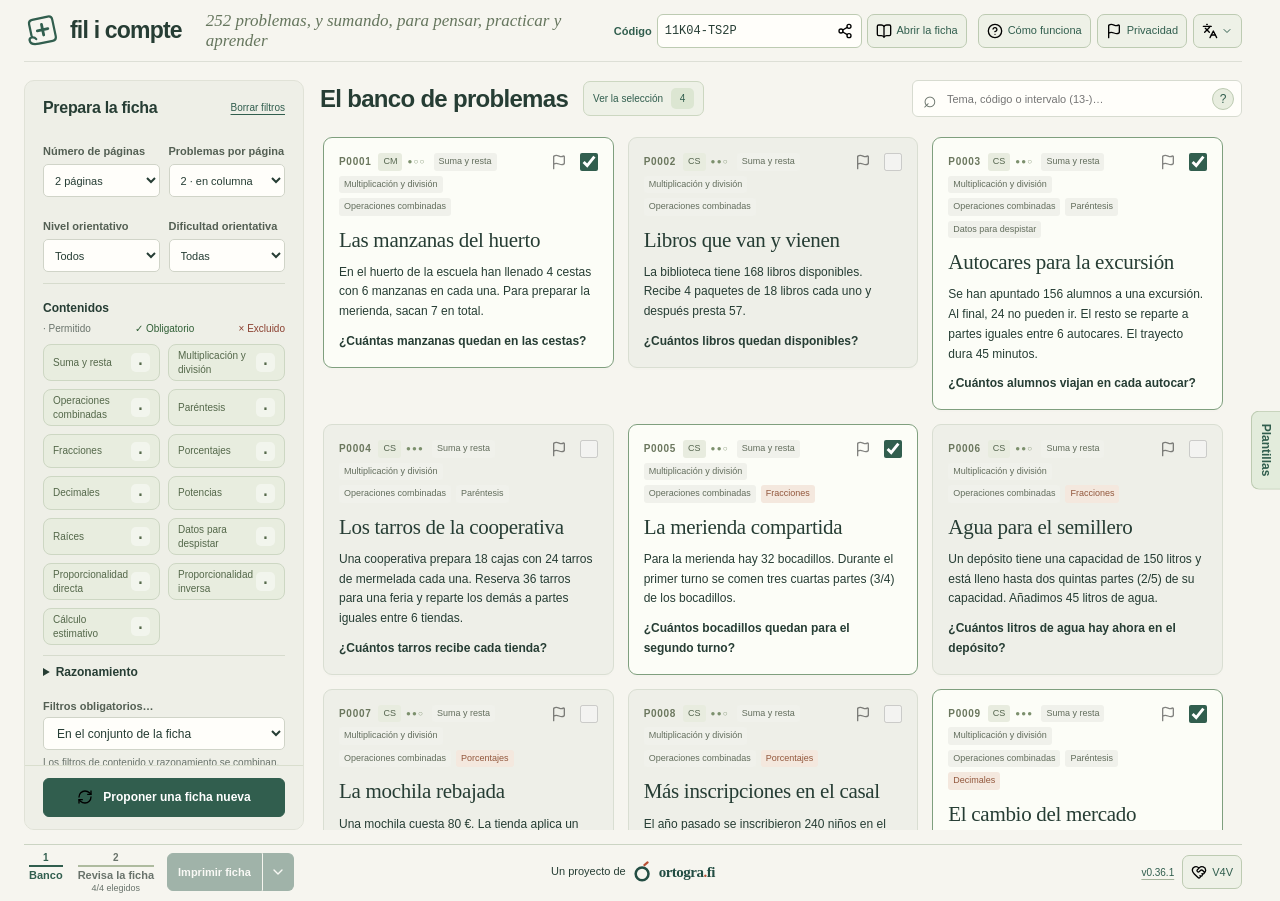
==== es/index.html @ dc571daa "Align help and privacy dialogs and streamline code controls" ====
<!-- Generat amb node tools/build-ui.cjs. Editeu index.html i i18n/es-page.json. -->
<!doctype html>
<html lang="es">
<head>
  <meta charset="utf-8"><meta name="viewport" content="width=device-width,initial-scale=1">
  <title>Fil i compte · Banco de problemas</title>
  <meta name="description" content="Elige problemas de matemáticas, configura las páginas de la ficha e imprime solucionarios con estrategias visuales.">
  <link rel="icon" type="image/svg+xml" sizes="any" href="../assets/brand/favicon.svg">
  <link rel="stylesheet" href="../styles.css">
  <script defer src="../catalog-data-es.js"></script><script defer src="../i18n.js"></script><script defer src="../core.js"></script><script defer src="../lot-code.js"></script><script defer src="../releases.js"></script><script defer src="../i18n/es-releases.js"></script><script defer src="../analytics.js"></script><script defer src="../privacy-help.js"></script><script defer src="../app.js"></script>
</head>
<body>
  <a class="skip" href="#catalogue">Saltar al banco de problemas</a>
  <div class="app-shell">
    <header class="masthead"><a class="brand" href="./index.html"><img class="brand-mark" src="../assets/brand/fil-i-compte.svg" width="36" height="36" alt=""><span>fil i compte</span></a><span class="edition" id="catalogue-motto"></span><div class="masthead-actions"><form id="lot-form" class="code-form"><label for="lot-input">Código</label><div class="code-input-wrap"><input id="lot-input" maxlength="400" spellcheck="false" autocapitalize="characters" autocomplete="off" placeholder="Pega un código" aria-describedby="code-status"><button class="code-copy" type="button" id="lot-copy" aria-label="Copiar el código actual" title="Copiar el código actual"><img class="ui-icon" src="../assets/lucide/share-2.svg" alt="" width="16" height="16"></button></div><button class="footer-pill code-load" type="submit" aria-label="Abrir la ficha del código introducido" title="Abrir la ficha del código introducido"><img class="ui-icon" src="../assets/lucide/book-open.svg" alt="" width="16" height="16"><span>Abrir la ficha</span></button><span id="code-status" role="status"></span></form><button class="footer-pill" aria-label="Cómo funciona" id="help-toggle" aria-haspopup="dialog" aria-controls="help-dialog"><img class="ui-icon" src="../assets/lucide/circle-question-mark.svg" alt="" width="16" height="16"> <span class="help-label">Cómo funciona</span></button><button type="button" class="footer-pill" id="privacy-open" aria-label="Privacidad y avisos" aria-haspopup="dialog" aria-controls="privacy-dialog" title="Privacidad y avisos"><img class="ui-icon" src="../assets/lucide/flag.svg" alt="" width="16" height="16"><span class="privacy-label">Privacidad</span></button><button class="footer-pill language-toggle" id="language-toggle" type="button" popovertarget="language-menu" aria-label="Idioma" title="Idioma" aria-controls="language-menu"><img class="ui-icon" src="../assets/lucide/languages.svg" alt="" width="16" height="16"><svg class="language-chevron" width="12" height="12" viewBox="0 0 24 24" fill="none" stroke="currentColor" stroke-width="2" stroke-linecap="round" stroke-linejoin="round" aria-hidden="true"><path d="m6 9 6 6 6-6"/></svg></button></div></header>
    <div class="step-viewport"><div class="step-track">
    <main class="workspace" id="bank-step">
      <aside class="filters" aria-labelledby="filter-title"><div class="panel-heading"><h2 id="filter-title">Prepara la ficha</h2><button id="reset" class="text-button">Borrar filtros</button></div>
        <div id="filter-options" class="filter-scroll" role="region" aria-label="Opciones de configuración" tabindex="0"><div class="two-fields"><div class="field"><label for="page-count">Número de páginas</label><select id="page-count"><option value="1">1 página</option><option value="2" selected>2 páginas</option><option value="4">4 páginas</option><option value="6">6 páginas</option></select></div><div class="field"><label for="per-page">Problemas por página</label><select id="per-page"><option value="2">2 · en columna</option><option value="3">3 · en columna</option><option value="4">4 · 2 × 2</option></select></div></div>
        <div class="two-fields"><div class="field"><label for="level">Nivel orientativo</label><select id="level" aria-describedby="orientation-instructions" title="Incluye combinaciones equivalentes de nivel y dificultad."><option value="">Todos</option><option value="mitja">Ciclo medio</option><option value="superior">Ciclo superior</option><option value="eso">Inicio de ESO</option></select></div><div class="field"><label for="difficulty">Dificultad orientativa</label><select id="difficulty" aria-describedby="orientation-instructions" title="El nivel intermedio de ciclo superior equivale a reto de ciclo medio y a accesible de inicio de ESO."><option value="">Todas</option><option value="1">Accesible</option><option value="2">Intermedio</option><option value="3">Reto</option></select></div></div><p id="orientation-instructions" class="sr-only">El nivel y la dificultad se interpretan juntos e incluyen combinaciones equivalentes entre ciclos. Por ejemplo, ciclo superior intermedio incluye ciclo medio reto e inicio de ESO accesible.</p>
        <div class="filter-divider"></div><h3>Contenidos</h3><p class="filter-key"><span>· Permitido</span><span>✓ Obligatorio</span><span>× Excluido</span></p><p id="feature-instructions" class="sr-only">Pulsa para pasar de permitido a obligatorio, de obligatorio a excluido y de excluido a permitido. También puedes usar las flechas izquierda y derecha.</p><div id="feature-filters" class="feature-grid" role="group" aria-label="Filtros de contenido"></div>
        <details class="reasoning-section"><summary id="reasoning-title">Razonamiento<span id="reasoning-count"></span></summary><div id="reasoning-filters" class="feature-grid" role="group" aria-labelledby="reasoning-title"></div></details>
        <span id="feature-status" class="sr-only" role="status" aria-live="polite"></span>
        <div class="field scope-field"><label for="scope">Filtros obligatorios…</label><select id="scope"><option value="sheet">En el conjunto de la ficha</option><option value="each">En cada problema</option></select><p class="hint">Los filtros de contenido y razonamiento se combinan. Las exclusiones se aplican a toda la ficha.</p></div>
        </div><div class="filter-actions"><button class="primary compose-button" id="compose"><img class="ui-icon" src="../assets/lucide/refresh-cw.svg" alt="" width="16" height="16"> Proponer una ficha nueva</button><p id="bank-feedback" role="status"></p></div>
      </aside>
      <section class="catalogue" id="catalogue" aria-labelledby="catalogue-title">
        <div class="catalogue-heading"><div class="catalogue-title-group"><h1 id="catalogue-title" tabindex="-1">El banco de problemas</h1><button id="selection-toggle" class="selection-toggle" popovertarget="selection-popover" aria-haspopup="dialog"><span class="selection-toggle-label"><span class="selection-toggle-prefix">Ver la </span><span class="selection-toggle-noun">selección</span></span><span id="selection-badge" class="selection-badge">4</span></button></div><div class="search"><label class="sr-only" for="search">Buscar en el banco</label><span aria-hidden="true">⌕</span><input type="search" id="search" maxlength="200" placeholder="Tema, código o intervalo (13-)…" aria-describedby="search-instructions"><button id="search-help-toggle" class="search-help-toggle" popovertarget="search-help" aria-label="Cómo buscar por código o intervalo" title="Cómo buscar por código o intervalo">?</button><span id="search-instructions" class="sr-only">Busca por texto o filtra por códigos como en los intervalos de impresión (-4, 5-7,9-10 o 13-). Los códigos e intervalos también limitan la propuesta automática.</span><span id="search-status" class="sr-only" role="status" aria-live="polite"></span></div></div>
        <div class="catalogue-scroll" id="catalogue-scroll" role="region" aria-label="Problemas disponibles" tabindex="0"><div class="cards" id="cards"></div><div id="empty" class="empty" hidden><span aria-hidden="true">∅</span><h2>Todavía no tenemos esta combinación.</h2><p>Amplía los filtros para encontrar más problemas del catálogo.</p></div></div>
      </section>
    </main>
    <section id="preview" class="preview" inert aria-hidden="true" aria-labelledby="preview-title">
      <aside class="filters preview-sidebar" aria-label="Configuración de la ficha">
        <div class="panel-heading"><h2 id="preview-title" tabindex="-1">Revisa la ficha</h2></div>
        <div class="filter-scroll" tabindex="0" role="region" aria-label="Opciones de la ficha">
          <div class="field"><label for="sheet-title">Título (opcional)</label><input id="sheet-title" maxlength="65" value="Problemas para pensar" placeholder="Sin título"></div>
          <div class="field"><label for="work-pattern">Zona de trabajo</label><select id="work-pattern"><option value="dots">Punteada</option><option value="grid">Cuadrícula de 6 mm</option><option value="lines">Líneas suaves</option><option value="blank">En blanco</option></select></div>
          <label class="brand-option"><input id="show-brand" type="checkbox" checked> Incluir «fil i compte»</label>
          <label class="brand-option"><input id="repeat-header" type="checkbox"> Repetir el encabezado en cada página</label>
          <div class="field"><label for="sheet-group">Grupo (opcional)</label><input id="sheet-group" maxlength="30" placeholder="Por ejemplo, 6.º A"></div>
          <h3>Documento</h3><div class="view-tabs" role="group" aria-label="Vista previa"><button id="view-exercises" aria-pressed="true">Ejercicios</button><button id="view-solutions" aria-pressed="false">Solucionario</button></div>
          <p class="hint">Puedes cambiar el orden de los problemas con las flechas de la vista previa.</p>
          <p id="order-status" class="sr-only" role="status"></p>
          <p class="hint answer-note" id="answer-note" hidden>Una posible solución. Los dibujos, esquemas y otros procedimientos correctos también son válidos.</p>
        </div>
      </aside>
      <div class="preview-viewer">
        <div id="preview-canvas" class="preview-canvas" role="region" aria-label="Vista de la ficha" tabindex="0"><div id="pages" class="pages"></div></div>
        <div class="viewer-controls" role="group" aria-label="Controles del visor">
          <button id="zoom-in" aria-label="Ampliar el documento" title="Ampliar"><img class="ui-icon" src="../assets/lucide/zoom-in.svg" alt="" width="16" height="16"></button>
          <output id="zoom-value" aria-live="polite">100 %</output>
          <button id="zoom-out" aria-label="Alejar el documento" title="Alejar"><img class="ui-icon" src="../assets/lucide/zoom-out.svg" alt="" width="16" height="16"></button>
          <button id="zoom-fit" aria-label="Ajustar las páginas" title="Ajustar las páginas"><img src="../assets/lucide/scan.svg" width="20" height="20" alt="" aria-hidden="true"></button>
        </div>
      </div>
    </section>
    </div></div>
    <button id="templates-open" class="templates-tab" aria-haspopup="dialog" aria-controls="lot-dialog">Plantillas</button>
    <footer class="selection-bar" aria-label="Navegación y acciones de la ficha">
      <div class="footer-navigation">
        <nav class="step-navigation" aria-label="Pasos de la ficha">
          <button id="close-preview" class="step-button" aria-current="step"><span class="step-number" aria-hidden="true">1</span><span>Banco</span></button>
          <div class="review-step"><button id="preview-button" class="step-button" aria-describedby="selection-status"><span class="step-number" aria-hidden="true">2</span><span>Revisa la ficha</span></button><p id="selection-status" class="selection-summary" role="status" aria-atomic="true"></p></div>
        </nav>
        <div class="footer-print" role="group" aria-label="Impresión y PDF">
          <button id="print-exercises" class="primary" disabled aria-label="Imprimir ficha / PDF" title="Imprimir ficha / PDF"><img class="ui-icon" src="../assets/lucide/printer.svg" alt="" width="16" height="16"><span>Imprimir ficha</span></button>
          <button id="print-options-toggle" class="primary" type="button" disabled popovertarget="print-options" aria-label="Más opciones de impresión" title="Más opciones de impresión"><svg class="ui-icon" width="16" height="16" viewBox="0 0 24 24" fill="none" stroke="currentColor" stroke-width="2" stroke-linecap="round" stroke-linejoin="round" aria-hidden="true"><path d="m6 9 6 6 6-6"/></svg></button>
        </div>
      </div>
      <p class="umbrella-project">Un proyecto de <a href="https://ortogra.fi/" class="umbrella-brand"><svg viewBox="0 0 48 48" fill="none" stroke-linecap="round" aria-hidden="true"><circle cx="22" cy="28" r="14" stroke="currentColor" stroke-width="5.5"/><path d="m27 9 7-6" stroke="var(--umbrella-accent)" stroke-width="4.5"/></svg><span>ortogra<span class="umbrella-dot">.</span>fi</span></a></p>
      <div class="footer-version footer-project"><button id="version-history" class="version-button" aria-haspopup="dialog" aria-controls="history-dialog" aria-label="Historial de versiones">Historial de versiones</button><button id="v4v-open" class="footer-pill" aria-haspopup="dialog" aria-controls="v4v-dialog" aria-label="Sobre el proyecto · V4V"><img class="ui-icon" src="../assets/lucide/heart-handshake.svg" alt="" width="16" height="16"> V4V</button></div>
    </footer>
  </div>
  <nav id="language-menu" class="selection-popover language-menu" popover aria-label="Idioma"><a href="../" hreflang="ca" lang="ca">Català</a><a href="./" hreflang="es" lang="es" aria-current="page">Castellano</a></nav>
  <div id="print-options" class="selection-popover print-options" popover role="group" aria-label="Más opciones de impresión"><button id="print-solutions" type="button" disabled autofocus>Imprimir solucionario</button></div>
  <div id="search-help" class="selection-popover search-help-popover" popover role="dialog" aria-labelledby="search-help-title">
    <header class="selection-popover-heading"><h2 id="search-help-title">Buscar por código o intervalo</h2><button class="selection-close" popovertarget="search-help" popovertargetaction="hide" aria-label="Cerrar la ayuda de búsqueda" autofocus><img class="ui-icon" src="../assets/lucide/x.svg" alt="" width="16" height="16"></button></header>
    <div class="search-help-content"><p>Funcionan como los intervalos de impresión. Pulsa un ejemplo.</p><dl><dt><button data-search-example="-4">-4</button></dt><dd>Del P0001 al P0004.</dd><dt><button data-search-example="5-7,9-10">5-7,9-10</button></dt><dd>Del 5 al 7 y del 9 al 10.</dd><dt><button data-search-example="13-">13-</button></dt><dd>Del P0013 al último.</dd><dt><button data-search-example="P0013">P0013</button></dt><dd>Solo este problema.</dd></dl><p>Puedes escribir los códigos con o sin la P. Los extremos están incluidos.</p><p><strong>Los códigos e intervalos también limitan la propuesta automática.</strong> El texto solo busca en el banco.</p><p id="search-error" class="search-error" hidden></p></div>
  </div>
  <div id="selection-popover" class="selection-popover" popover role="dialog" aria-labelledby="selection-title">
    <header class="selection-popover-heading"><div><h2 id="selection-title">Tu selección</h2><p id="selection-total"></p></div><button id="close-selection" class="selection-close" popovertarget="selection-popover" popovertargetaction="hide" aria-label="Cerrar la selección" autofocus><img class="ui-icon" src="../assets/lucide/x.svg" alt="" width="16" height="16"></button></header>
    <ol id="selection-list" class="selection-list"></ol><p id="selection-empty" class="selection-empty" hidden>Todavía no has elegido ningún problema.</p>
  </div>
  <dialog id="help-dialog" class="history-dialog guide-dialog" aria-labelledby="help-title">
    <header class="history-heading"><div><p class="history-eyebrow">fil i compte</p><h2 id="help-title">Cómo funciona</h2></div><button id="close-help" class="history-close" aria-label="Cerrar la ayuda" autofocus><img class="ui-icon" src="../assets/lucide/x.svg" alt="" width="16" height="16"></button></header>
    <div class="history-scroll help-content" tabindex="0" role="region" aria-label="Seleccionar y filtrar">
      <section class="help-section" aria-labelledby="help-select-title"><h3 id="help-select-title"><span class="help-step" aria-hidden="true">1</span> Elige los problemas</h3><p>Marca las casillas o pulsa «Proponer una ficha nueva».</p>
        <article class="help-example" id="help-example"><header><h4 id="help-example-title"></h4><label class="help-select-hint"><span>Marca aquí →</span><input type="checkbox" id="help-example-select" aria-label="Seleccionar el problema de ejemplo"></label></header><p id="help-example-statement"></p><p id="help-example-question" class="help-example-question"></p></article>
      </section>
      <section class="help-section" aria-labelledby="help-filter-title"><h3 id="help-filter-title"><span class="help-step" aria-hidden="true">2</span> Filtra los contenidos y el razonamiento</h3><p>Cada clic cambia el estado. Pruébalo.</p>
        <div id="help-filter-demo" class="help-filter-demo"><button type="button" id="help-filter" class="feature-chip" aria-describedby="help-filter-meaning"><span class="feature-name">Fracciones</span><span class="feature-state" aria-hidden="true">·</span></button><span id="help-demo-state" class="help-demo-state">Permitido</span><span class="help-demo-pointer" id="help-demo-pointer" aria-hidden="true"><span class="help-click-ring"></span><svg viewBox="0 0 24 26" width="24" height="26"><polygon points="3,2 3,18 8,14 12,23 16,21 12,13 20,12" fill="#fffefa" stroke="#315e4e" stroke-width="1.5" stroke-linejoin="round"/></svg></span></div>
        <div class="help-filter-meaning" id="help-filter-meaning"><p><strong>· Permitido</strong><span>Puede aparecer</span></p><p><strong>✓ Obligatorio</strong><span>Debe aparecer</span></p><p><strong>× Excluido</strong><span>No puede aparecer</span></p></div>
        <p class="help-scope">Los requisitos se pueden aplicar al conjunto de la ficha o a cada problema.</p>
      </section>
      <section class="help-section" aria-labelledby="help-orientation-title"><h3 id="help-orientation-title">Nivel y dificultad</h3><p>Son orientativos e incluyen combinaciones equivalentes. CM reto equivale a CS intermedio y a inicio de ESO accesible. CS reto equivale a inicio de ESO intermedio. Las exclusiones de contenidos se respetan siempre.</p></section>
      <section class="help-section" aria-labelledby="help-search-title"><h3 id="help-search-title">Busca y evita repetir</h3><p>En el buscador, escribe <strong>13-</strong> para ver del P0013 al último, <strong>-4</strong> para ver los cuatro primeros, o <strong>5-7,9-10</strong> para combinar intervalos. Los extremos están incluidos y puedes añadir la P a los códigos. Los intervalos también limitan la propuesta automática. El botón ? del buscador ofrece ejemplos que puedes aplicar con un clic.</p></section>
    </div>
  </dialog>
  <dialog id="history-dialog" class="history-dialog" aria-labelledby="history-title">
    <header class="history-heading">
      <div>
        <p class="history-eyebrow">fil i compte</p>
        <h2 id="history-title">Historial de versiones</h2>
        <a class="history-source" href="https://github.com/aaronFortuno/fil-i-compte/blob/main/CHANGELOG.md" target="_blank" rel="noopener noreferrer">Historial completo en GitHub <img class="ui-icon" src="../assets/lucide/arrow-up-right.svg" alt="" width="12" height="12"></a>
      </div>
      <button id="close-history" class="history-close" aria-label="Cerrar el historial" autofocus><img class="ui-icon" src="../assets/lucide/x.svg" alt="" width="16" height="16"></button>
    </header>
    <div class="history-scroll" tabindex="0" role="region" aria-label="Cambios de cada versión"><ol id="release-list" class="release-list"></ol></div>
  </dialog>
  <dialog id="lot-dialog" class="history-dialog templates-drawer" aria-labelledby="template-title">
    <header class="history-heading"><h2 id="template-title" tabindex="-1">Plantillas</h2><button id="lot-close" class="history-close" aria-label="Cerrar"><img class="ui-icon" src="../assets/lucide/x.svg" alt="" width="16" height="16"></button></header>
    <div class="history-scroll utility-content">
      <section class="utility-card" aria-labelledby="template-title">
        <p>Guarda la ficha con los ejercicios en orden, la pauta, el encabezado y los filtros. Las plantillas solo están disponibles en este navegador.</p>
        <form id="template-save" class="template-save">
          <label for="template-name">Nombre de la plantilla</label>
          <div class="template-save-row"><input id="template-name" maxlength="80" required placeholder="Por ejemplo, Cálculo de 5.º"><button class="primary" type="submit">Guardar</button></div>
        </form>
        <p id="template-incomplete" hidden>Completa la selección para guardarla como plantilla.</p>
        <p id="template-empty">Todavía no tienes ninguna plantilla guardada.</p>
        <ul id="template-list" class="template-list" aria-label="Plantillas guardadas"></ul>
      </section>
      <p id="lot-status" role="status"></p>
    </div>
  </dialog>
  <dialog id="v4v-dialog" class="history-dialog" aria-labelledby="v4v-title">
    <header class="history-heading"><h2 id="v4v-title">Sobre el proyecto</h2><button id="v4v-close" class="history-close" aria-label="Cerrar"><img class="ui-icon" src="../assets/lucide/x.svg" alt="" width="16" height="16"></button></header>
    <div class="history-scroll v4v-content">
      <section class="v4v-intro" aria-label="Apoyo al proyecto">
        <div class="v4v-intro-copy">
          <p>Fil i compte es un recurso gratuito para preparar fichas de matemáticas y sus solucionarios. Elige los problemas, ordénalos e imprímelos en una ficha a medida.</p>
          <p>El proyecto sigue la filosofía Value for Value. Si te resulta útil, puedes apoyarlo recomendándolo o haciendo una aportación voluntaria por Lightning.</p>
          <label for="v4v-address">Lightning Network</label>
          <div class="v4v-address-row"><input id="v4v-address" value="aptswim903@walletofsatoshi.com" readonly><button id="v4v-copy" aria-label="Copiar la dirección Lightning" title="Copiar la dirección Lightning"><img class="ui-icon" src="../assets/lucide/copy.svg" alt="" width="16" height="16"></button></div>
          <p id="v4v-status" role="status"></p>
        </div>
        <a class="v4v-qr" href="lightning:LNURL1DP68GURN8GHJ7AMPD3KX2AR0VEEKZAR0WD5XJTNRDAKJ7TNHV4KXCTTTDEHHWM30D3H82UNVWQHKZUR5WDMKJMFEXQESLJTDDS" aria-label="Abrir la cartera Lightning"><img src="../assets/v4v/lightning.svg" alt="Código QR para hacer una aportación voluntaria con Lightning" width="128" height="128"></a>
      </section>
      <div class="project-grid">
        <div>
          <section><h3>Sobre el autor · Aarón Fortuño</h3><div class="project-author"><img src="../assets/author/aaron-fortuno.png" width="128" height="128" alt="Aarón Fortuño" loading="lazy"><div><p>Soy docente y creo recursos educativos para el aula. En mi portafolio encontrarás Fil i compte y otros proyectos.</p><p><a href="https://aaronfortuno.github.io/portfolio/">Mi portafolio <img class="ui-icon" src="../assets/lucide/arrow-up-right.svg" alt="" width="16" height="16"></a></p></div></div></section>
        </div>
        <section class="project-credits"><h3>Repositorio</h3><p><a href="https://github.com/aaronFortuno/fil-i-compte">GitHub · Fil i compte <img class="ui-icon" src="../assets/lucide/arrow-up-right.svg" alt="" width="16" height="16"></a></p><h3>Créditos y recursos</h3><ul class="credit-list">
          <li><a href="https://lucide.dev/">Lucide</a> · Iconos distribuidos con la <a href="../assets/lucide/LICENSE">licencia ISC y los avisos MIT correspondientes</a>.</li>
          <li><a href="../assets/brand/README.md">Logotipo e icono «Fil que emmarca»</a> · Diseño propio del proyecto.</li>
          <li>Retrato del autor reutilizado de <a href="https://pentagrama.page/">Pentagrama</a> y QR de Lightning compartido con <a href="https://plec.ortogra.fi/">Plec</a>.</li>
        </ul></section>
      </div>
    </div>
  </dialog>
  <dialog class="history-dialog guide-dialog" id="privacy-dialog" aria-labelledby="privacy-title">
    <header class="history-heading"><div><p class="history-eyebrow">fil i compte</p><h2 id="privacy-title">Privacidad y avisos</h2></div><button type="button" id="privacy-close" class="history-close" aria-label="Cerrar"><img class="ui-icon" src="../assets/lucide/x.svg" alt="" width="16" height="16"></button></header>
    <div class="history-scroll privacy-content" tabindex="0">
      <div class="privacy-main">
        <p>Usamos Umami para contar visitas, propuestas de fichas, selecciones manuales de problemas, acciones con plantillas y solicitudes de impresión. Excluimos los nombres, grupos, títulos, búsquedas y códigos de ficha.</p>
        <p>Al notificar un error enviamos el código público del problema, la versión, el idioma y si el aviso se refiere al enunciado o al solucionario.</p>
        <p id="privacy-state" class="privacy-state" role="status"></p>
        <div class="utility-actions"><button type="button" class="secondary" id="privacy-disable">Desactivar la analítica</button><button type="button" class="primary" id="privacy-temporary">Permitir temporalmente</button></div>
      </div>
      <details id="privacy-browser-help" open hidden>
        <summary>Cómo habilitar los avisos en mi navegador</summary>
        <div class="field"><label for="privacy-browser">Navegador</label><select id="privacy-browser"><option value="brave">Brave</option><option value="chrome">Chrome</option><option value="firefox">Firefox</option><option value="edge">Edge</option><option value="safari">Safari</option><option value="other">Otro</option></select></div>
        <p id="privacy-help-intro"></p><ol id="privacy-help-steps"></ol><p id="privacy-help-scope" class="hint"></p><a id="privacy-help-source" target="_blank" rel="noopener noreferrer">Ayuda oficial del navegador</a>
      </details>
      <p class="hint">El permiso temporal dura hasta que cierres la pestaña. Con la analítica desactivada puedes preparar e imprimir fichas. <a href="https://umami.is/privacy" target="_blank" rel="noopener noreferrer">Privacidad de Umami</a>.</p>
    </div>
  </dialog>
  <div id="report-tooltip" popover="manual" role="tooltip"></div>
  <span id="report-status" class="sr-only" role="status"></span>
  <div id="print-root"></div>
  <noscript>Esta herramienta necesita JavaScript activado. El catálogo original está en data/catalog.json.</noscript>
</body>
</html>
---- styles.css ----
:root{--motion-duration:220ms;--motion-ease:cubic-bezier(.22,.68,.25,1);--paper:#f6f5ef;--ink:#263d34;--muted:#69736b;--green:#315e4e;--green-dark:#244738;--line:#dddfd6;--white:#fffefa;font-family:Arial,Helvetica,sans-serif;color:var(--ink);background:var(--paper);font-synthesis:none}
*{box-sizing:border-box}html,body{margin:0;height:100%;overflow:hidden}button,input,select{font:inherit}button,select,.file-label{cursor:pointer}button{border:0}button:disabled{cursor:not-allowed;opacity:.43}button,a,input,select,[tabindex]{outline-offset:3px}button:focus-visible,a:focus-visible,input:focus-visible,select:focus-visible,[tabindex]:focus-visible{outline:3px solid #b96d28}a{color:inherit}[hidden]{display:none!important}.sr-only{position:absolute;width:1px;height:1px;overflow:hidden;clip:rect(0,0,0,0);white-space:nowrap}.skip{position:absolute;left:16px;top:-80px;padding:12px;background:var(--white);z-index:50}.skip:focus{top:10px}button:not(:disabled):active{transform:translateY(1px)}
.app-shell{height:100vh;height:100dvh;display:grid;grid-template-rows:62px minmax(0,1fr) auto;padding:0 24px;position:relative;gap:0}
.masthead{display:flex;align-items:center;justify-content:space-between;gap:24px;border-bottom:1px solid var(--line);min-width:0}.brand{display:flex;gap:10px;align-items:center;text-decoration:none;font-size:23px;font-weight:750;letter-spacing:-.8px}.brand-mark{display:block;width:36px;height:36px;flex-shrink:0}.edition{font-size:10px;letter-spacing:1px;color:var(--muted)}.edition span{padding:0 6px}.quiet{background:transparent;color:var(--ink);font-size:12px;padding:9px 12px;border-radius:6px}.quiet:hover{background:#e8eae1}
.workspace{display:grid;grid-template-columns:minmax(0,1fr) 300px;gap:22px;min-height:0;padding:18px 0 14px;overflow:hidden}.catalogue{display:flex;flex-direction:column;min-height:0;min-width:0}.catalogue-heading{display:flex;align-items:center;justify-content:space-between;gap:16px;flex-shrink:0}.catalogue-heading h1{font-size:24px;letter-spacing:-.7px;line-height:1.25;margin:0}.catalogue-heading h1>span{font-size:11px;letter-spacing:0;background:#e7ebdf;border-radius:30px;padding:4px 8px;vertical-align:middle;margin-left:6px;display:inline-block}.catalogue-heading p{font-size:11px;color:var(--muted);margin:6px 0 0}.search{position:relative;max-width:290px;width:40%;min-width:160px}.search>span{position:absolute;top:6px;left:11px;font-size:23px;color:var(--muted)}.search input{width:100%;border:1px solid #d7dbd0;border-radius:6px;background:var(--white);padding:10px 10px 10px 34px;font-size:11px;color:var(--ink);min-height:37px}.catalogue-notice{font-size:10px;color:var(--muted);display:flex;align-items:center;gap:7px;margin:12px 0;line-height:1.5;flex-shrink:0}.status-dot{width:6px;height:6px;border-radius:50%;background:#ac894d;flex-shrink:0}.catalogue-notice button{margin-left:auto;font-size:10px}.catalogue-scroll{overflow:auto;min-height:0;flex:1;padding:3px 9px 8px 3px;scrollbar-gutter:stable;overscroll-behavior:contain;scrollbar-width:thin;scrollbar-color:#bbc8b0 transparent}.cards{display:grid;grid-template-columns:repeat(2,minmax(0,1fr));align-items:start;gap:14px}.exercise-card{border:1px solid var(--line);background:var(--white);border-radius:9px;padding:16px 18px;min-width:0;box-shadow:0 2px 2px #263d3403}.exercise-card.is-selected{border-color:#7f9f7e;background:#fcfdf7}.card-header{display:flex;align-items:flex-start;gap:9px;margin-bottom:12px}.card-meta{display:flex;align-items:center;gap:5px;flex-wrap:wrap;flex:1;min-width:0}.exercise-code{font-size:10px;letter-spacing:.7px;font-weight:bold;color:#6b775e;padding:3px 2px 3px 0}.level-tag{font-size:9px;line-height:1.5;background:#e8ecdf;border-radius:3px;padding:2px 5px;color:#52634c;text-decoration:none;cursor:help}.difficulty{font-size:8px;letter-spacing:1.2px;color:#7c906d;padding:2px 3px 2px 0;white-space:nowrap}.tag{font-size:9px;line-height:1.5;border-radius:3px;background:#f0f1eb;color:#626d5c;padding:2px 5px}.tag-accent{background:#f4e8de;color:#92573c}.card-select{flex-shrink:0;display:flex;align-items:center;justify-content:center;width:30px;height:30px;margin:-4px -5px 0 0;cursor:pointer}.card-select input{accent-color:var(--green);width:18px;height:18px;margin:0;cursor:pointer}.exercise-card h2{font-family:Georgia,serif;font-weight:400;letter-spacing:-.3px;font-size:22px;line-height:1.2;margin:0 0 10px}.exercise-card h2 label{cursor:pointer}.statement,.question{font-size:12px;line-height:1.65;margin:0 0 10px;overflow-wrap:break-word}.question{font-weight:600;margin:0}.empty{text-align:center;background:#eeefe6;border-radius:10px;padding:45px 25px}.empty>span{font-family:Georgia,serif;font-size:45px;color:#9aab8c}.empty h2{font-family:Georgia,serif;font-weight:400;font-size:23px}.empty p{font-size:12px;line-height:1.7;color:var(--muted)}.message{padding:12px 15px;border-radius:7px;margin-bottom:14px;font-size:12px;line-height:1.6;background:#e8eee3;color:#32523c;border:1px solid #cbd8c4}.message.error{background:#f8eae2;border-color:#e2bdac;color:#83442e}.message.success{background:#e7eee4}
.filters{background:#eeefe7;border:1px solid #e0e2d7;border-radius:10px;display:flex;flex-direction:column;min-height:0;overflow:hidden}.panel-heading{display:flex;justify-content:space-between;align-items:center;gap:8px;padding:18px 18px 15px;flex-shrink:0}.panel-heading h2{font-size:16px;margin:0;letter-spacing:-.3px}.text-button{color:var(--green);background:none;padding:0;font-size:10px;line-height:1.4;text-decoration:underline;text-underline-offset:3px}.text-button:hover{color:#132d20}.filter-scroll{overflow:auto;min-height:0;flex:1;padding:0 18px 4px;overscroll-behavior:contain;scrollbar-width:thin;scrollbar-color:#bbc8b0 transparent}.field{display:flex;flex-direction:column;gap:7px;margin-bottom:16px;min-width:0}.field label{font-size:11px;font-weight:bold;color:#535f53}.field select,.field input{width:100%;border:1px solid #d0d4c8;border-radius:5px;background:var(--white);color:var(--ink);padding:9px;font-size:12px;min-height:36px}.two-fields{display:grid;grid-template-columns:1.2fr 1fr;gap:9px}.two-fields .field select{padding-left:7px;padding-right:0;font-size:11px}.filter-divider{border-top:1px solid #d6dbcd;margin:1px 0 17px}.filters h3{font-size:12px;margin:0 0 7px}.hint{font-size:10px;line-height:1.6;color:var(--muted);margin:0 0 13px}.scope-field{margin-top:20px;margin-bottom:8px}.scope-field .hint{margin:0}.filter-actions{padding:12px 18px 10px;border-top:1px solid #d9dece;flex-shrink:0;background:#eeefe7}.primary,.secondary{border-radius:6px;padding:10px 15px;font-size:12px;font-weight:600;line-height:1.4;display:inline-flex;align-items:center;justify-content:center;gap:10px;min-height:38px}.primary{background:var(--green);color:white;border:1px solid var(--green)}.primary:hover:not(:disabled){background:var(--green-dark)}.secondary{background:var(--white);color:var(--green);border:1px solid #bdcbbb}.secondary:hover:not(:disabled){background:#e8eee3}.compose-button{width:100%}.compose-button>span{font-size:18px}.last-hint{text-align:center;margin:6px 0 0;font-size:9px}
.selection-bar{border-top:1px solid #cbd4c3;display:flex;align-items:center;justify-content:space-between;gap:15px;padding:12px 0 14px;background:var(--paper);min-width:0}.selection-bar>div{display:flex;align-items:center;gap:12px}.selection-icon{font-size:27px;color:var(--green)}.selection-bar strong{font-size:13px;display:block;line-height:1.5}.selection-bar small{display:block;font-size:10px;color:var(--muted);line-height:1.5;max-width:530px}.selection-bar .has-issues{color:#904c33}.selection-actions .quiet{font-size:11px;padding:9px 6px;white-space:nowrap}.file-label{display:inline-block}.file-label:focus-within{outline:3px solid #b96d28;outline-offset:2px}
.step-viewport{min-width:0;min-height:0;overflow:clip;position:relative}.step-track{display:flex;width:200%;height:100%;transition:transform var(--motion-duration) var(--motion-ease)}.show-preview .step-track{transform:translateX(-50%)}.step-track>.workspace,.step-track>.preview{flex:0 0 50%;width:50%;height:100%;min-width:0;min-height:0}.preview{display:grid;grid-template-columns:248px minmax(0,1fr);gap:20px;padding:18px 0 14px;overflow:hidden}.preview-sidebar .panel-heading{padding:18px 18px 15px}.step-badge{font-size:10px;letter-spacing:1px;color:var(--muted)}.preview-sidebar .view-tabs{display:flex;gap:3px;background:#e0e5d9;border-radius:6px;padding:4px;margin:8px 0 18px}.view-tabs button{flex:1;min-width:0;background:transparent;border-radius:4px;font-size:11px;color:var(--muted);padding:8px 4px}.view-tabs button[aria-pressed=true]{background:var(--white);color:var(--ink);box-shadow:0 1px 4px #263d3410}.answer-note{margin-top:14px}.preview-canvas{overflow:auto;min-height:0;min-width:0;position:relative;background:#e4e6dd;border:1px solid #d6dacd;border-radius:8px;overscroll-behavior:contain;scrollbar-width:thin;scrollbar-color:#a6b49d transparent}.pages{--page-scale:1;display:flex;flex-direction:row;align-items:center;justify-content:center;gap:20px;padding:16px;width:max-content;min-width:100%;min-height:100%}.page-frame{position:relative;flex-shrink:0;width:calc(210mm * var(--page-scale));height:calc(297mm * var(--page-scale));overflow:hidden;background:white;box-shadow:0 3px 12px #1e372426}.page-frame>.sheet{position:absolute;left:0;top:0;transform:scale(var(--page-scale));transform-origin:top left;box-shadow:none}.selection-icon{font-size:11px;width:30px;height:30px;flex-shrink:0;display:flex;align-items:center;justify-content:center;border:1px solid #aebb9f;border-radius:50%;font-weight:600;letter-spacing:1px}.footer-context{min-width:0}.footer-context>div{min-width:0}.selection-actions{flex-shrink:0}.footer-context #close-preview{white-space:nowrap}.selection-bar small{max-width:460px}

.sheet{width:210mm;height:297mm;padding:13mm 15mm 10mm;background:white;color:#202a23;flex-shrink:0;display:flex;flex-direction:column;box-shadow:0 3px 13px #1e372416;font-family:Arial,Helvetica,sans-serif}.sheet-header{display:flex;justify-content:space-between;align-items:center;border-bottom:1px solid #465749;padding-bottom:4mm;gap:10px}.sheet-brand{font-size:8pt;letter-spacing:1.3px;font-weight:bold;text-transform:uppercase;color:#52694e}.sheet h2{font-family:Georgia,serif;font-weight:400;font-size:21pt;line-height:1.15;margin:3mm 0 0;overflow-wrap:anywhere}.sheet-number{font-size:9pt;white-space:nowrap;color:#596152}.student-fields{display:flex;gap:8mm;flex-wrap:wrap;font-size:9pt;padding:5mm 0 1mm;align-items:end}.name-line,.date-line{display:inline-block;border-bottom:1px solid #aaa;width:62mm;height:3mm}.date-line{width:29mm}.sheet-problems{display:flex;flex-direction:column;flex:1;min-height:0}.paper-problem{display:flex;flex-direction:column;flex:1;min-height:0;border-bottom:1px solid #b8c0b2;padding:6mm 0 5mm;break-inside:avoid;page-break-inside:avoid}.paper-problem:last-child{border:0;padding-bottom:1mm}.paper-title{display:flex;gap:3mm;align-items:baseline;margin-bottom:2mm}.paper-title>span{font-size:9pt;color:#697e61;font-weight:bold}.paper-title h3{font-family:Georgia,serif;font-weight:400;font-size:15pt;line-height:1.2;margin:0}.paper-title small{margin-left:auto;font-size:7pt;color:#6d7668}.paper-problem>p{font-size:10.5pt;line-height:1.5;margin:0 0 2mm}.paper-problem .paper-question{font-weight:600;margin-bottom:2mm}.working-space{flex:1;margin:2mm 0 3mm;min-height:8mm;background-image:radial-gradient(#ced3c8 .6px,transparent .6px);background-size:5mm 5mm;background-position:0 5mm}.working-space>span{font-size:8pt;color:#6c7665;background:white;padding-right:3mm;display:inline-block;margin-bottom:4mm}.response-space{display:flex;gap:3mm;font-size:10pt;align-items:end}.response-space>span{flex:1;border-bottom:1px solid #9aa58e;height:5mm}.sheet-subtitle{font-size:8.5pt;line-height:1.4;margin:4mm 0 0}.solution-sheet .paper-problem{padding:4mm 0}.solution-sheet .paper-title{margin-bottom:2mm}.solution-sheet .solution-expression{font-size:11pt;line-height:1.4;font-weight:bold;margin:0 0 1.5mm}.solution-sheet .solution-steps{font-size:9pt;line-height:1.4;margin:0 0 1mm;padding-left:5mm}.solution-sheet .solution-answer{font-size:10pt;margin:1.5mm 0 1mm;line-height:1.35;font-weight:600}.solution-sheet .solution-note{font-size:8pt;line-height:1.4;margin:0;color:#626b5c}.solution-sheet .solution-visual{margin:1mm 0}.solution-sheet .solution-visual svg{display:block;width:120mm;max-width:100%;height:22mm;margin:auto}.solution-visual text{font:18px Arial,sans-serif;fill:#243d35}.solution-sheet .solution-visual figcaption{font-size:8pt;line-height:1.3;color:#526251}#print-root{display:none}
@media(min-width:1600px){.workspace{grid-template-columns:minmax(0,1fr) 320px}.cards{grid-template-columns:repeat(3,minmax(0,1fr))}.statement,.question{font-size:13px}}
@media(max-width:1100px){.app-shell{padding:0 16px}.workspace{grid-template-columns:minmax(0,1fr) 280px;gap:16px}.cards{grid-template-columns:1fr}.catalogue-heading h1{font-size:22px}.search{width:43%;min-width:145px}.selection-bar small{max-width:360px}}
@media(max-width:760px){.app-shell{grid-template-rows:54px minmax(0,1fr) auto;padding:0 12px}.brand{font-size:21px}.brand-mark{width:30px;height:30px}.edition{display:none}.workspace{grid-template-columns:minmax(0,1fr) 245px;gap:12px;padding-top:12px}.panel-heading{padding:14px 12px;gap:5px}.panel-heading h2{font-size:14px}.filter-scroll{padding:0 12px 4px}.filter-actions{padding:10px 12px 8px}.catalogue-heading{flex-wrap:wrap;gap:9px}.catalogue-heading h1{font-size:21px}.search{width:100%;max-width:none}.catalogue-notice{flex-wrap:wrap;font-size:9px}.catalogue-notice button{margin-left:12px}.exercise-card{padding:14px}.exercise-card h2{font-size:21px}.selection-bar{gap:10px}.selection-bar>div{gap:8px}.selection-bar small{max-width:260px}.selection-actions{flex-wrap:wrap;justify-content:end}.selection-actions .quiet{font-size:10px}.selection-actions .primary{padding:9px 12px;font-size:11px}}
@media(max-width:560px){html,body{height:auto;min-height:100%;overflow:auto}.app-shell{height:auto;min-height:100dvh;display:flex;flex-direction:column}.masthead{min-height:54px;position:sticky;top:0;z-index:10;background:var(--paper)}.workspace{display:flex;flex-direction:column-reverse;overflow:visible;gap:16px;padding-top:12px}.filters{max-height:40dvh;min-height:235px;flex:none}.panel-heading{padding:11px 14px}.filter-scroll{padding:0 14px 4px}.filter-actions{padding:8px 14px}.last-hint{display:none}.filters .two-fields{grid-template-columns:1fr 1fr}.filters .two-fields .field select{font-size:12px}.catalogue-heading{flex-wrap:nowrap}.catalogue-heading h1{font-size:21px}.catalogue-heading p{font-size:10px}.search{min-width:110px;width:39%}.search input{font-size:10px}.catalogue-notice{font-size:9px;justify-content:space-between;gap:5px}.catalogue-notice button{margin-left:auto;font-size:9px}.catalogue{overflow:visible;flex:none}.catalogue-scroll{overflow:visible;padding:3px 0 8px;flex:none}.cards{grid-template-columns:1fr;gap:11px}.exercise-card{padding:15px}.statement,.question{font-size:12px}.card-meta{gap:4px}.tag{font-size:9px}.selection-bar{position:sticky;bottom:0;z-index:10;flex-wrap:wrap;gap:7px;padding:10px 0;box-shadow:0 -8px 15px var(--paper);margin-top:8px}.selection-bar>div{width:100%}.selection-bar small{max-width:none}.selection-icon{font-size:22px}.selection-bar strong{font-size:12px}.selection-actions{justify-content:space-between;flex-wrap:nowrap}.selection-actions .primary{flex:1}.preview{overflow:visible;padding:15px 0}.preview-toolbar h2{font-size:28px}.preview-toolbar .quiet{font-size:11px}.preview-settings{gap:0}.preview-settings>.field,.preview-settings>.field:nth-child(2){width:100%}.view-tabs{width:100%;justify-content:center}.print-actions>button{width:100%}.print-actions p{font-size:10px}.pages{padding:12px 8px}.app-shell.show-preview{height:auto}}
@media(prefers-reduced-motion:reduce){*{scroll-behavior:auto!important;transition:none!important}}
@page{size:A4 portrait;margin:0}
@media print{html,body{margin:0!important;padding:0!important;height:auto!important;overflow:visible!important;background:white!important}.app-shell,noscript{display:none!important}#print-root{display:block!important}.sheet{margin:0;width:210mm;height:297mm;box-shadow:none;break-after:page;page-break-after:always;overflow:hidden;print-color-adjust:exact;-webkit-print-color-adjust:exact}.sheet:last-child{break-after:auto;page-break-after:auto}.sheet-header,.paper-problem,.solution-sheet .paper-problem{overflow:hidden}}

@media screen and (max-width:1100px){.preview{grid-template-columns:220px minmax(0,1fr);gap:16px}.selection-bar small{max-width:310px}.selection-actions .primary,.selection-actions .secondary{font-size:11px;padding:9px 11px}}
@media screen and (max-width:760px){.preview{grid-template-columns:190px minmax(0,1fr);gap:12px;padding-top:12px}.preview-sidebar .panel-heading{padding:14px 12px}.preview-sidebar .panel-heading h2{font-size:14px}.preview-sidebar .view-tabs{flex-direction:column}.selection-bar{flex-wrap:wrap;gap:8px}.selection-bar>.footer-context{flex:1;min-width:0}.selection-bar small{max-width:240px}.footer-context #close-preview{font-size:11px;padding:9px}.selection-bar .selection-icon{font-size:10px;width:26px;height:26px}.selection-actions{margin-left:auto}.pages{align-items:center}}
@media screen and (max-width:560px){html,body{height:100%;overflow:hidden}.app-shell,.app-shell.show-preview{display:grid;height:100dvh;min-height:0;grid-template-rows:54px minmax(0,1fr) auto}.masthead{position:static;min-height:0}.step-track>.workspace{overflow:auto;flex-direction:column;min-height:0}.workspace>.filters{order:-1;min-height:210px;flex-shrink:0}.preview{grid-template-columns:1fr;grid-template-rows:min(220px,30dvh) minmax(0,1fr);padding:12px 0;gap:12px;overflow:hidden}.preview .preview-sidebar{min-height:0;max-height:none;flex:none}.preview-sidebar .panel-heading{padding:11px 14px}.preview-sidebar .view-tabs{flex-direction:row}.preview-canvas{min-height:0}.pages{padding:12px;gap:12px;align-items:center}.selection-bar{position:static;margin-top:0;box-shadow:none;padding:9px 0 10px;gap:7px;min-height:0}.selection-bar>.footer-context{flex:none;justify-content:flex-start;gap:9px}.footer-context .selection-icon{display:none}.selection-bar small{max-width:none;font-size:9px}.selection-bar strong{font-size:11px}.footer-context #close-preview{font-size:11px;padding:8px 10px;min-height:34px}.selection-bar>.selection-actions{flex:none;width:100%;margin-left:0;justify-content:space-between}.selection-actions .primary,.selection-actions .secondary{min-width:0;flex:1;font-size:10px;padding:8px;white-space:normal;min-height:36px}}

/* Shared motion timing; pointer panning stays direct while zoom uses this same duration. */
button,a,input,select{transition:background-color var(--motion-duration) var(--motion-ease),border-color var(--motion-duration) var(--motion-ease),box-shadow var(--motion-duration) var(--motion-ease),opacity var(--motion-duration) var(--motion-ease),transform var(--motion-duration) var(--motion-ease)}
.exercise-card{transition:border-color var(--motion-duration) var(--motion-ease),background-color var(--motion-duration) var(--motion-ease),box-shadow var(--motion-duration) var(--motion-ease)}
.brand-option{display:flex;align-items:center;gap:8px;font-size:11px;margin:-3px 0 18px;color:#535f53;cursor:pointer}.brand-option input{accent-color:var(--green);width:15px;height:15px;margin:0}
.preview-viewer{position:relative;min-width:0;min-height:0;overflow:clip}.preview-canvas{width:100%;height:100%;cursor:grab;touch-action:none;user-select:none;-webkit-user-select:none}.preview-canvas.is-panning{cursor:grabbing}.pages{--page-gap:40px;column-gap:calc(var(--page-gap) * var(--page-scale))}
.viewer-controls{position:absolute;bottom:17px;right:17px;z-index:3;display:flex;flex-direction:column;align-items:center;width:39px;background:var(--white);border:1px solid #bbc8b0;border-radius:7px;box-shadow:0 3px 12px #263d3430;overflow:hidden;user-select:none}.viewer-controls button{display:flex;align-items:center;justify-content:center;width:37px;min-height:34px;padding:5px;background:transparent;color:var(--green);font-size:22px;font-weight:400}.viewer-controls button:hover:not(:disabled){background:#e0e9d8}.viewer-controls output{font-size:9px;line-height:18px;color:var(--muted);font-variant-numeric:tabular-nums}.viewer-controls #zoom-fit{border-top:1px solid var(--line);margin-top:3px;min-height:37px}.viewer-controls #zoom-fit[aria-pressed=true]{background:#e7eee1}.viewer-controls img{display:block;pointer-events:none;opacity:.8}
.sheet-header:not(.has-title){border-bottom:0;padding-bottom:2mm}.sheet-header h2:first-child{margin-top:0}
@media(prefers-reduced-motion:reduce){:root{--motion-duration:0ms}}
@media screen and (max-width:560px){.viewer-controls{right:11px;bottom:11px}.preview-sidebar .filter-scroll{padding-bottom:10px}}

/* Release history belongs to the shared footer and never to the printed sheet. */
.version-button{display:block;background:transparent;color:var(--green);padding:2px 0 0;font-size:10px;line-height:1.5;text-decoration:underline;text-underline-offset:3px;text-decoration-color:#a6b49d;white-space:nowrap}.version-button:hover{text-decoration-color:var(--green)}
.history-dialog{color:var(--ink);background:var(--paper);border:1px solid #cbd4c3;border-radius:14px;padding:0;width:min(540px,calc(100vw - 32px));max-height:min(720px,calc(100dvh - 48px));box-shadow:0 20px 80px #122c3440;overflow:hidden}.history-dialog[open]{display:flex;flex-direction:column}.history-dialog::backdrop{background:#203a3366;animation:history-backdrop var(--motion-duration) var(--motion-ease)}.history-heading{display:flex;align-items:center;justify-content:space-between;gap:16px;padding:23px 26px 20px;border-bottom:1px solid var(--line);flex-shrink:0}.history-eyebrow{text-transform:uppercase;letter-spacing:1.6px;font-size:9px;color:var(--muted);margin:0 0 7px}.history-heading h2{font-family:Georgia,serif;font-weight:400;font-size:27px;line-height:1.2;margin:0}.history-close{display:flex;align-items:center;justify-content:center;width:36px;height:36px;border:1px solid #cbd4c3;background:var(--white);color:var(--green);border-radius:50%;font-size:25px;flex-shrink:0}.history-close:hover{background:#e0e9d8}.history-scroll{overflow:auto;overscroll-behavior:contain;padding:0 26px;min-height:0;scrollbar-width:thin;scrollbar-color:#bbc8b0 transparent}.release-list{list-style:none;margin:0;padding:0}.release-list>li{padding:21px 0;border-bottom:1px solid var(--line)}.release-list>li:last-child{border:0}.release-meta{display:flex;align-items:center;gap:10px}.release-version{font-size:11px;font-weight:600;font-variant-numeric:tabular-nums;color:var(--green)}.release-current{background:#e0e9d8;color:#3d654c;padding:3px 7px;border-radius:4px;font-size:9px}.release-list h3{font-size:14px;margin:9px 0}.release-list ul{padding-left:17px;font-size:12px;line-height:1.65;color:#536252}.release-list ul li+li{margin-top:5px}
@keyframes history-backdrop{from{background:#203a3300}to{background:#203a3366}}
@media screen and (max-width:560px){.history-heading{padding:19px}.history-heading h2{font-size:24px}.history-scroll{padding:0 19px}.version-button{font-size:9px}}
.history-source{display:inline-flex;align-items:center;gap:3px;margin-top:5px;color:var(--green);font-size:11px;text-underline-offset:2px}
.history-source .ui-icon{width:12px;height:12px}
@media print{.history-dialog{display:none!important}}

/* Compact catalogue, paired three-state filters and stable footer navigation. */
.workspace{grid-template-columns:minmax(0,1fr) 320px}.catalogue-heading{margin-bottom:17px;gap:15px}.catalogue-heading h1{margin:0;white-space:nowrap}.catalogue-heading .search{max-width:330px;width:42%}.cards{grid-template-columns:repeat(3,minmax(0,1fr))}.exercise-card{padding:15px}.exercise-card h2{font-size:21px}
#bank-step .field{margin-bottom:12px}#bank-step .field select{min-height:33px;padding-top:7px;padding-bottom:7px}.filter-key{display:flex;justify-content:space-between;gap:5px;margin:10px 0 15px;font-size:10px;color:var(--muted)}.feature-grid{display:grid;grid-template-columns:repeat(2,minmax(0,1fr));gap:13px 12px}.filter-actions{padding-top:12px;padding-bottom:12px}
.selection-bar{display:grid;grid-template-columns:minmax(0,1fr) auto minmax(0,1fr);gap:18px;padding:12px 0;position:static;box-shadow:none;margin:0}.selection-bar>.footer-version{width:auto;min-width:0;justify-self:start}.version-button{padding:7px 0}.step-navigation{display:flex;align-items:start;gap:5px}.step-button{display:grid;gap:2px;background:transparent;color:var(--muted);padding:2px 5px;border-radius:5px;font-size:11px;line-height:1.15;text-align:center;white-space:nowrap}.step-button:hover:not(:disabled){background:#e7ecdf}.step-number{padding-bottom:2px;border-bottom:2px solid #aebb9f;font-size:10px;line-height:1;transition:border-color var(--motion-duration) var(--motion-ease)}.step-button[aria-current=step]{color:var(--green);font-weight:600}.step-button[aria-current=step] .step-number{border-color:var(--green)}.selection-bar>.selection-actions{width:auto;justify-self:end;justify-content:flex-end;flex-wrap:wrap;gap:6px;margin:0}.selection-actions .quiet{font-size:10px;padding:8px 5px}.selection-actions .primary,.selection-actions .secondary{font-size:11px;padding:9px 12px;white-space:nowrap}.file-label{position:relative}.file-label input{left:0;bottom:0}
@media screen and (max-width:1100px){.workspace{grid-template-columns:minmax(0,1fr) 286px}.cards{grid-template-columns:repeat(2,minmax(0,1fr))}.catalogue-heading{flex-wrap:wrap}.catalogue-heading .search{width:100%;max-width:none}.selection-bar{gap:10px}.selection-actions .quiet{font-size:9px;padding:8px 3px}.selection-actions .primary,.selection-actions .secondary{font-size:10px;padding:9px}.filter-scroll{padding-left:15px;padding-right:15px}}
@media screen and (max-width:950px){.selection-bar{grid-template-columns:minmax(0,1fr) auto;row-gap:4px}.step-navigation{grid-column:2;grid-row:1}.selection-bar>.selection-actions{grid-column:1 / -1;grid-row:2}.selection-actions .quiet{font-size:10px}.selection-actions .primary,.selection-actions .secondary{font-size:11px}.cards{grid-template-columns:1fr}}
@media screen and (max-width:760px){.workspace{grid-template-columns:minmax(0,1fr) 245px}.catalogue-heading h1{font-size:21px}.catalogue-heading .search{width:100%}.filter-scroll{padding-left:12px;padding-right:12px}.feature-grid{gap:10px}.filter-key{font-size:9px}.compose-button{font-size:11px;padding-left:5px;padding-right:5px}}
@media screen and (max-width:560px){.workspace{display:flex}.catalogue-heading{flex-wrap:wrap;margin-bottom:13px;gap:10px}.catalogue-heading .search{width:100%;max-width:none}.cards{grid-template-columns:1fr}.workspace>.filters{min-height:210px}.selection-bar{grid-template-columns:minmax(0,1fr) auto;gap:5px 6px;padding:8px 0}.selection-bar>.footer-version{width:auto;flex:none}.version-button{font-size:9px}.selection-bar>.selection-actions{width:100%;justify-content:flex-end;gap:6px}.selection-actions .quiet{font-size:9px;padding:7px 3px}.selection-actions .primary,.selection-actions .secondary{flex:1;font-size:10px;padding:8px;white-space:normal}}
@media screen and (min-width:761px){.filter-key{margin:8px 0 10px}.feature-grid{row-gap:10px}#bank-step .scope-field{margin-top:12px}#bank-step .field{gap:5px;margin-bottom:10px}}
.step-button{font-weight:600}
.selection-bar>.selection-actions{min-height:42px}
@media screen and (max-width:950px){.selection-bar>.selection-actions{min-height:38px}}
@media screen and (max-width:560px){.selection-bar>.selection-actions{min-height:36px}}
@media screen and (max-width:360px){.selection-actions .primary,.selection-actions .secondary{font-size:9px;white-space:nowrap}}

/* Page count and density are independent; previews keep at most two A4 columns. */
.two-fields{grid-template-columns:repeat(2,minmax(0,1fr))}.two-fields .field label{min-height:27px;display:flex;align-items:end;line-height:1.25}.masthead .edition{font-family:Georgia,serif;font-style:italic;font-size:17px;letter-spacing:0;text-transform:none;color:#66765e}

.pages{display:grid;grid-template-columns:repeat(var(--preview-columns,2),max-content);grid-auto-rows:max-content;gap:calc(var(--page-gap) * var(--page-scale));align-content:center;justify-content:center}.sheet-grid .sheet-problems{display:grid;grid-template-columns:repeat(2,minmax(0,1fr));grid-template-rows:repeat(2,minmax(0,1fr));column-gap:7mm}.sheet-grid .paper-problem{min-width:0;border-bottom:0;padding:5mm 0 3mm}.sheet-grid .paper-title{gap:2mm}.sheet-grid .paper-title h3{font-size:13pt;min-width:0;flex:1}.sheet-grid .paper-title>span,.sheet-grid .paper-title small{flex-shrink:0}.sheet-grid .paper-problem>p{font-size:10pt;line-height:1.4}.sheet-grid .solution-expression{font-size:10pt;overflow-wrap:anywhere}.sheet-grid .solution-steps{font-size:8.5pt}.sheet-grid .solution-answer{font-size:9pt}.sheet-grid .solution-note{font-size:7.5pt}.sheet-grid .working-space{margin-bottom:3mm}
@media screen and (max-width:1100px){.masthead .edition{font-size:15px}}
@media screen and (max-width:760px){.app-shell,.app-shell.show-preview{grid-template-rows:70px minmax(0,1fr) auto}.masthead{display:grid;grid-template-columns:minmax(0,1fr) auto;grid-template-rows:30px auto;align-content:center;gap:4px 8px}.masthead .brand{grid-column:1;grid-row:1}.masthead #help-toggle{grid-column:2;grid-row:1}.masthead .edition{display:block;grid-column:1 / -1;grid-row:2;justify-self:start;font-size:12px;line-height:1.2}.two-fields .field label{font-size:10px}}
@media screen and (max-width:560px){.masthead{min-height:0}.two-fields .field label{font-size:11px}}

/* One compact tag per feature; colour and symbol communicate the same state. */
.feature-grid{gap:8px}.feature-chip{display:flex;align-items:center;justify-content:space-between;gap:6px;min-width:0;min-height:34px;width:100%;padding:4px 9px;border:1px solid #cdd7c3;border-radius:8px;background:#e8eddf;color:#54684a;text-align:left;font-size:10px;line-height:1.35;transition:background-color var(--motion-duration) var(--motion-ease),border-color var(--motion-duration) var(--motion-ease),color var(--motion-duration) var(--motion-ease),box-shadow var(--motion-duration) var(--motion-ease),transform var(--motion-duration) var(--motion-ease)}.feature-name{min-width:0;overflow-wrap:normal}.feature-state{display:flex;align-items:center;justify-content:center;flex-shrink:0;width:19px;height:19px;border-radius:5px;background:#ffffff73;font-size:16px;font-weight:600;line-height:1}.feature-chip[data-mode=allow] .feature-state{font-size:23px;font-weight:400}.feature-chip[data-mode=require]{background:#d8eacf;color:#305f36;border-color:#90b382}.feature-chip[data-mode=exclude]{background:#f4dfd9;color:#8b4030;border-color:#d3a08f}.feature-chip:hover{box-shadow:0 2px 5px #263d3412;filter:brightness(.98)}.feature-chip:focus-visible{outline:3px solid #b96d28;outline-offset:2px}.filter-key>span:nth-child(2){color:#305f36}.filter-key>span:nth-child(3){color:#8b4030}
@media screen and (max-width:760px){.feature-chip{padding:4px 8px;font-size:10px;gap:4px}.feature-state{width:17px;height:19px}}
@media screen and (max-width:560px){.feature-chip{font-size:11px;padding:4px 8px;gap:6px}}

.help-content{padding-bottom:22px}.help-section{padding-top:23px}.help-section+.help-section{margin-top:21px;border-top:1px solid var(--line)}.help-section h3{display:flex;align-items:center;gap:10px;font-size:16px;letter-spacing:-.2px;margin:0 0 10px}.help-step{display:flex;align-items:center;justify-content:center;width:25px;height:25px;border-radius:50%;background:#e1e9d9;color:var(--green);font-size:11px;flex-shrink:0}.help-section>p{font-size:12px;line-height:1.6;margin:0 0 15px;color:var(--muted)}.help-example{background:var(--white);border:1px solid #d8dfcf;border-radius:9px;padding:17px 18px;transition:border-color var(--motion-duration) var(--motion-ease),background-color var(--motion-duration) var(--motion-ease)}.help-example.is-selected{background:#f5f9ee;border-color:#85a57a}.help-example header{display:flex;align-items:center;justify-content:space-between;gap:18px;margin-bottom:15px}.help-example h4{font-family:Georgia,serif;font-size:21px;line-height:1.25;font-weight:400;margin:0}.help-example p{font-size:12px;line-height:1.65;margin:0 0 9px}.help-example .help-example-question{font-weight:600;margin-bottom:0}.help-select-hint{display:flex;align-items:center;gap:14px;flex-shrink:0;font-size:10px;color:#896130;cursor:pointer}.help-select-hint input{accent-color:var(--green);height:18px;width:18px;margin:0;outline:2px dashed #b58c4e;outline-offset:5px;cursor:pointer}.help-select-hint input:focus-visible{outline:3px solid #b96d28;outline-offset:5px}.help-filter-demo{position:relative;display:flex;align-items:center;gap:17px;margin:18px 0 22px;width:max-content;max-width:100%}.help-filter-demo .feature-chip{width:210px;max-width:100%;min-height:42px;font-size:12px;padding:7px 12px}.help-demo-state{font-size:11px;color:var(--muted);min-width:65px}.help-demo-pointer{position:absolute;left:169px;top:27px;pointer-events:none;z-index:1}.help-demo-pointer svg{position:relative;display:block}.help-click-ring{position:absolute;width:18px;height:18px;left:-7px;top:-7px;border:2px solid #8ea87f;border-radius:50%;opacity:0}.is-clicking .help-click-ring{animation:help-click 440ms var(--motion-ease)}.is-clicking .help-demo-pointer svg{animation:help-pointer 440ms var(--motion-ease)}.is-clicking .feature-chip{transform:translateY(1px)}.help-filter-meaning{display:grid;grid-template-columns:repeat(3,minmax(0,1fr));gap:10px}.help-filter-meaning p{font-size:11px;line-height:1.5;margin:0}.help-filter-meaning strong{display:block;color:var(--green);font-size:11px;margin-bottom:3px}.help-filter-meaning p:last-child strong{color:#8b4030}.help-filter-meaning span{color:var(--muted)}.help-section>.help-scope{font-size:11px;line-height:1.6;margin:16px 0 0}
@keyframes help-click{0%{opacity:.7;transform:scale(.5)}100%{opacity:0;transform:scale(1.8)}}@keyframes help-pointer{0%,100%{transform:translate(0,0)}45%{transform:translate(-2px,-2px)}}
@media screen and (max-width:560px){.help-content{padding-bottom:19px}.help-section{padding-top:19px}.help-example{padding:14px}.help-example header{gap:12px}.help-example h4{font-size:19px}.help-select-hint{gap:9px;font-size:9px}.help-filter-demo{width:100%;gap:12px}.help-filter-demo .feature-chip{width:175px;font-size:11px}.help-demo-pointer{left:137px}.help-filter-meaning{gap:7px}.help-filter-meaning p,.help-filter-meaning strong{font-size:10px}}
@media(prefers-reduced-motion:reduce){.help-demo-pointer{display:none}.is-clicking .help-click-ring,.is-clicking .help-demo-pointer svg{animation:none}}

/* Selection feedback keeps a reserved footprint; the tray overlays the bank. */
.catalogue-title-group{display:flex;align-items:center;gap:15px;min-width:0}.selection-toggle{display:flex;align-items:center;gap:8px;flex-shrink:0;padding:6px 9px;background:#eef1e7;color:var(--green);border:1px solid #ccd7c1;border-radius:7px;font-size:10px;white-space:nowrap}.selection-toggle:hover{background:#e2ead9}.selection-badge{display:inline-flex;align-items:center;justify-content:center;min-width:23px;height:21px;padding:0 4px;border-radius:5px;background:#dce6d2;font-size:10px;font-variant-numeric:tabular-nums}.exercise-card.is-unavailable{background:#eeefe8;border-color:#d9ded2}.is-unavailable .card-select,.is-unavailable .card-select input,.is-unavailable h2 label{cursor:not-allowed}
.selection-popover{position:fixed;inset:auto;margin:0;width:min(360px,calc(100vw - 24px));max-height:calc(100dvh - 24px);padding:0;overflow:auto;overscroll-behavior:contain;border:1px solid #bdcdb1;border-radius:11px;background:var(--paper);color:var(--ink);box-shadow:0 12px 40px #243d352b;font-family:inherit;scrollbar-width:thin;scrollbar-color:#bbc8b0 transparent}.selection-popover-heading{display:flex;align-items:center;justify-content:space-between;gap:15px;padding:17px 18px 14px;border-bottom:1px solid var(--line)}.selection-popover-heading h2{font-family:Georgia,serif;font-weight:400;font-size:23px;line-height:1.2;margin:0}.selection-popover-heading p{font-size:10px;color:var(--muted);margin:6px 0 0}.selection-close,.selection-remove{display:flex;align-items:center;justify-content:center;flex-shrink:0;width:29px;height:29px;border:1px solid #ced8c5;border-radius:50%;background:transparent;color:var(--green);font-size:21px}.selection-close:hover,.selection-remove:hover{background:#e0e9d8}.selection-list{list-style:none;margin:0;padding:5px 18px 9px;max-height:min(340px,calc(100dvh - 130px));overflow:auto;overscroll-behavior:contain;scrollbar-width:thin}.selection-list li{display:flex;align-items:center;gap:10px;padding:11px 0;border-bottom:1px solid var(--line)}.selection-list li:last-child{border-bottom:0}.selection-index{font-size:10px;color:#78856f;min-width:14px;font-variant-numeric:tabular-nums}.selection-item-title{flex:1;min-width:0;font-size:12px;line-height:1.45}.selection-item-title small{display:block;font-size:9px;margin-top:3px;color:#8b6542}.selection-remove{width:27px;height:27px;font-size:19px}.selection-empty{font-size:12px;color:var(--muted);padding:22px 18px;margin:0;line-height:1.6}
@media screen and (max-width:760px){.catalogue-title-group{gap:10px}.selection-toggle-prefix{display:none}.selection-toggle-noun{text-transform:capitalize}.selection-toggle{gap:5px;padding:5px 7px}}
@media screen and (max-width:560px){.catalogue-title-group{width:100%;justify-content:space-between}.selection-toggle-prefix{display:inline}.selection-toggle-noun{text-transform:none}}
@media print{.selection-popover{display:none!important}}
@media screen and (max-width:360px){.selection-toggle-prefix{display:none}.selection-toggle-noun{text-transform:capitalize}.catalogue-heading h1{font-size:20px}}
.search input{padding-right:43px}.search-help-toggle{position:absolute;right:8px;top:8px;width:22px;height:22px;padding:0;border:1px solid #bdcbb2;border-radius:50%;background:#e8eddf;color:var(--green);font-size:12px;line-height:20px}.search-help-toggle:hover{background:#dce6d2}.search input[aria-invalid=true]{border-color:#b37b5b}.search-help-content{padding:0 18px 16px;font-size:11px;line-height:1.6}.search-help-content>p{margin:13px 0 0}.search-help-content dl{display:grid;grid-template-columns:max-content minmax(0,1fr);gap:10px 13px;align-items:center;margin:15px 0}.search-help-content dt,.search-help-content dd{margin:0}.search-help-content dt button{padding:4px 8px;border:1px solid #c4d1ba;border-radius:5px;background:#e7eedf;color:var(--green);font-size:11px;font-variant-numeric:tabular-nums}.search-help-content dt button:hover{background:#d9e7cd}.search-help-popover .selection-popover-heading h2{font-size:22px}.search-error{color:#83442e}

/* Multiple questions share a working area and have separate labelled answers. */
.part-questions{padding-left:20px;margin:0;font-size:12px;line-height:1.6;font-weight:600}.part-questions li+li{margin-top:5px}.part-questions li::marker{content:counter(list-item,lower-alpha)') ';font-weight:700}.paper-questions{font-size:10pt;line-height:1.35;padding-left:5mm;margin:0 0 1mm}.paper-questions li+li{margin-top:1mm}.has-parts .working-space{margin:1mm 0 2mm}.part-responses{flex-shrink:0;display:grid;gap:1mm}.part-responses .response-label{flex:0 0 4mm;border:0;height:auto;font-size:9pt}.part-responses .response-line{height:5mm}.response-space.reasoning-response .response-line{height:9mm;background:linear-gradient(transparent calc(100% - 1px),#bdc4b7 0) 0 0/100% 4.5mm repeat-y}.solution-part{position:relative;padding-left:5mm;margin-bottom:2mm;flex-shrink:0}.solution-part:last-child{margin-bottom:0}.part-label{position:absolute;left:0;top:0;font-size:9pt;font-weight:700}.solution-sheet .solution-part .solution-expression{font-size:10pt}.solution-sheet .solution-part .solution-steps{font-size:8.5pt}.solution-sheet .solution-part .solution-answer{font-size:9pt}.sheet-grid .paper-questions{font-size:9.5pt}.has-parts{padding-top:4mm;padding-bottom:3mm}.solution-sheet .has-parts{padding:3mm 0}.sheet-grid .solution-part{margin-bottom:1.5mm}.sheet-grid .solution-part .solution-expression{font-size:9pt}.sheet-grid .solution-part .solution-steps{font-size:8pt}.sheet-grid .solution-part .solution-answer{font-size:8.5pt}

/* One footer row at every size; compact tools keep navigation in its column. */
.selection-bar>.footer-project{display:flex;flex-wrap:wrap;gap:4px 8px;align-items:center}
.selection-bar>.footer-project{grid-column:3;justify-self:end}
.footer-pill{display:inline-flex;align-items:center;gap:3px;border:1px solid #bdcbb2;border-radius:7px;padding:5px 7px;background:#eef1e7;color:var(--green);font-size:11px;white-space:nowrap}
.footer-pill:hover{background:#dfe9d5}
.utility-content{padding:16px;display:grid;gap:12px;font-size:13px}
.utility-content p{margin:0;line-height:1.5}
.utility-card{display:grid;gap:8px;border:1px solid #d6ddce;border-radius:9px;background:#eef1e7;padding:12px}
.utility-card label{font-weight:700;color:var(--green)}
.utility-card input{width:100%;min-width:0;border:1px solid #bdcbb2;border-radius:6px;padding:8px;background:white;color:var(--ink)}
#lot-current,#lot-input{font-family:monospace}
.utility-actions{display:flex;flex-wrap:wrap;gap:6px}
#lot-form button{justify-self:start}
#lot-status:empty,#v4v-status:empty{display:none}
.sheet:has(.sheet-lot){padding-bottom:5mm}
.sheet:not(.sheet-grid)>.sheet-problems{display:grid;grid-template-columns:minmax(0,1fr);grid-template-rows:repeat(var(--problem-rows),minmax(0,1fr))}
.sheet-bottom{display:flex;flex:none;align-items:baseline;justify-content:space-between;gap:3mm;padding-top:2mm}
.sheet-bottom .sheet-number{margin-inline-start:auto;flex:none}
.sheet-lot{min-width:0;font-size:7.5pt;line-height:1.2;color:#394c38}
.sheet-lot code{overflow-wrap:anywhere}
.sheet-header{display:block}
.sheet-topline{display:flex;align-items:baseline;gap:4mm}
.sheet-topline:empty{display:none}
.sheet-topline .sheet-brand{flex:none}
.sheet-topline .sheet-lot{margin-inline-start:auto;text-align:right}
.utility-card h3{margin:0;font-size:15px}
.template-save{display:grid;gap:5px}
.template-save-row{display:flex;gap:6px}
.template-list{display:grid;gap:0;list-style:none;margin:0;padding:0}
.template-list li{display:flex;align-items:center;flex-wrap:wrap;gap:6px 10px;justify-content:space-between;padding:8px 0;border-top:1px solid var(--line)}
.template-list li>div:first-child{min-width:0;overflow-wrap:anywhere}
.template-list code{display:block;font-size:11px}
.template-summary{flex:1 0 100%;font-size:12px}
.template-summary p{margin-top:3px}
.template-size{color:var(--muted)}
.template-editor{width:100%;min-width:0}
.template-error:empty{display:none}
.reasoning-section{margin-top:10px;border-top:1px solid #d6dbcd}
.reasoning-section summary{padding:9px 0;cursor:pointer;font-size:12px;font-weight:600}
#reasoning-count{float:right;color:var(--muted);font-size:10px;font-weight:400}
.exercise-card{position:relative}
.card-header{min-height:22px;padding-inline-end:55px}
.card-tools{position:absolute;inset:9px 9px auto auto;display:flex;align-items:center;gap:1px}
.card-tools .card-select{margin:0}
.report-control{display:inline-flex;align-items:center;flex:none}
.report-flag{display:grid;place-items:center;width:28px;height:28px;padding:0;background:transparent;color:var(--green);border-radius:5px}
.report-flag:hover,.report-flag:focus-visible{background:#e3ebdb}
.report-flag[aria-disabled="true"]{cursor:default}
.report-flag[aria-disabled="true"] .ui-icon{opacity:.48}
.report-sent{font-size:14px;font-weight:700}
#report-tooltip{position:fixed;inset:auto;margin:0;width:max-content;max-width:min(260px,calc(100vw - 24px));padding:8px 11px;border:1px solid #cbd4c3;border-radius:8px;background:var(--white);color:var(--ink);font-size:11px;line-height:1.5;box-shadow:0 4px 12px #263d3420}
@media print{#report-tooltip{display:none!important}}
.privacy-content{padding-block:18px 23px}
.privacy-main>p{margin:0 0 12px}
.privacy-content .privacy-state{margin:16px 0 10px;padding:9px 12px;border-radius:7px;background:#e8eee3;color:#32523c;font-weight:600}
.privacy-main>.utility-actions{gap:8px;margin-bottom:16px}
.privacy-content details{margin:0 0 14px;padding:12px 0;border-block:1px solid var(--line)}
.privacy-content summary{cursor:pointer;font-weight:600}
.privacy-content details[open] summary{margin-bottom:10px}
.privacy-content details .field{max-width:210px;margin-bottom:8px}
.privacy-content details p,.privacy-content details ol{margin:6px 0}
.privacy-content details ol{padding-inline-start:19px}
.privacy-content details li+li{margin-top:4px}
.privacy-content>.hint:last-child{margin:0;font-size:11px}
@media screen and (max-width:900px){.privacy-label{display:none}}
.preview-order{position:absolute}
.preview-order-actions{
  position:absolute;top:2px;right:2px;display:flex;gap:2px;padding:2px;
  border:1px solid #bdcbb2;border-radius:7px;background:var(--paper);
  box-shadow:0 2px 6px #263d3420;opacity:0;pointer-events:none;
}
.preview-order:hover .preview-order-actions,.preview-order:focus-within .preview-order-actions{opacity:1;pointer-events:auto}
.preview-order button{display:grid;place-items:center;width:30px;height:30px;padding:0;border-radius:4px;background:transparent}
.preview-order button:hover{background:#dfe9d5}
.preview-order button[data-shift="-1"] img{transform:rotate(-90deg)}
.preview-order button[data-shift="1"] img{transform:rotate(90deg)}
@media (hover:none),(pointer:coarse){
  .preview-order-actions{opacity:1;pointer-events:auto}
  .preview-order button{width:40px;height:40px}
}
.working-space[data-pattern="grid"],.working-space[data-pattern="lines"]{
  background-size:6mm 6mm;
  background-position:0 5mm;
}
.working-space[data-pattern="grid"]{
  background-image:linear-gradient(to right,#cdd5c9 .2mm,transparent .2mm),linear-gradient(to bottom,#cdd5c9 .2mm,transparent .2mm);
}
.working-space[data-pattern="lines"]{background-image:linear-gradient(to bottom,#cdd5c9 .2mm,transparent .2mm)}
.working-space[data-pattern="blank"]{background-image:none}
@media screen and (max-width:850px){.footer-lot-long{display:none}}
@media screen and (max-width:560px){.selection-bar>.footer-project{flex-direction:column;align-items:flex-start;gap:2px}.footer-pill{font-size:9px;padding:3px 4px}.footer-pill svg{width:12px;height:12px}}
.masthead-actions{display:flex;align-items:center;gap:6px;flex:none}
.masthead .brand{flex:none;white-space:nowrap}
.code-form{display:flex;align-items:center;gap:5px;position:relative;min-width:0}
.code-form label{font-size:11px;font-weight:700;color:var(--green)}
.code-input-wrap{position:relative;width:clamp(105px,16vw,220px);min-width:0}
#lot-input{width:100%;min-width:0;height:34px;border:1px solid #bdcbb2;border-radius:6px;padding:5px 34px 5px 7px;background:var(--white);color:var(--ink);font-size:12px}
.code-copy{position:absolute;inset:2px 2px 2px auto;display:grid;place-items:center;width:30px;padding:0;border-radius:4px;background:transparent;color:var(--green)}
.code-copy:not(:disabled):hover{background:#e3ebdb}
.code-load{white-space:nowrap}
@media screen and (max-width:440px){.code-load span{display:none}}
#lot-input[aria-invalid=true]{border-color:#a24635}
#code-status:not(:empty){position:absolute;z-index:20;top:calc(100% + 4px);right:0;width:max-content;max-width:min(250px,80vw);padding:7px 9px;border:1px solid var(--line);border-radius:6px;background:var(--white);color:var(--ink);font-size:11px;box-shadow:0 2px 6px #263d3420}
.templates-tab{position:fixed;z-index:15;right:0;top:50%;transform:translateY(-50%);writing-mode:vertical-rl;border:1px solid #bdcbb2;border-right:0;border-radius:8px 0 0 8px;padding:12px 7px;background:#e3ecdc;color:var(--green);font-size:12px;font-weight:700}
#templates-open:active{transform:translateY(-50%)}
.templates-tab:hover{background:#d7e7cf}
#lot-dialog.templates-drawer{position:fixed;inset:0 0 0 auto;margin:0;width:min(400px,100vw);max-width:100vw;height:100dvh;max-height:100dvh;border-radius:12px 0 0 12px}
@media screen and (min-width:561px){
  .step-track>.workspace,.step-track>.preview{grid-template-columns:clamp(200px,22vw,280px) minmax(0,1fr);gap:16px}
}
@media screen and (min-width:761px){.app-shell{padding-right:38px}}
@media screen and (max-width:760px){
  .app-shell,.app-shell.show-preview{grid-template-rows:106px minmax(0,1fr) auto}
  .masthead{grid-template-rows:30px 34px auto}
  .masthead .masthead-actions{grid-column:1/-1;grid-row:2;justify-content:space-between;min-width:0}
  .masthead .edition{grid-row:3}
  .code-form{flex:1}
  .code-input-wrap{flex:1;width:auto}
  .step-viewport{margin-right:17px}
  .templates-tab{padding-inline:5px}
}
.ui-icon{display:inline-block;width:16px;height:16px;flex:none;vertical-align:middle}
.footer-pill{min-height:34px;justify-content:center;gap:5px;padding:5px 8px;line-height:1}
.history-close .ui-icon,.selection-close .ui-icon{display:block;margin:auto}
#v4v-dialog,.guide-dialog{width:min(780px,calc(100vw - 32px))}
#v4v-dialog .history-heading{padding:22px 26px 12px;border:0}
#v4v-dialog h2,.guide-dialog h2{font-size:25px}
#v4v-dialog .history-close{background:transparent;border:0}
.v4v-content{padding:0 26px 26px;color:#505d4c}
.v4v-content p{margin:0 0 8px}
.v4v-content a:not(.v4v-qr){text-underline-offset:2px}
.v4v-intro{display:grid;grid-template-columns:minmax(0,1fr) auto;gap:22px}
.v4v-intro,.guide-dialog .history-scroll{font-size:12px;line-height:1.65}
@media screen and (min-width:761px){
  .guide-dialog{height:min(500px,calc(100dvh - 48px))}
  .guide-dialog .history-heading{padding-block:18px 14px}
  .help-content{display:grid;grid-template-columns:repeat(2,minmax(0,1fr));align-content:start;gap:16px 24px;padding-block:16px 20px}
  .help-content .help-section{margin:0;padding:0;border:0}
  .help-content .help-section h3{font-size:14px;line-height:1.35;margin-bottom:7px}
  .help-content .help-section>p{margin-bottom:10px}
  .help-content .help-section:nth-child(n+3){padding-top:12px;border-top:1px solid var(--line)}
  .help-content .help-section:nth-child(n+3)>p{margin-bottom:0}
  .help-example{padding:12px}
  .help-example header{gap:12px;margin-bottom:8px}
  .help-example h4{font-size:18px;line-height:1.2}
  .help-example p{margin-bottom:7px}
  .privacy-content:has(#privacy-browser-help:not([hidden])){display:grid;grid-template-columns:repeat(2,minmax(0,1fr));align-content:start;align-items:start;gap:12px 24px}
  .privacy-content details{padding:0 0 0 24px;margin:0;border:0;border-left:1px solid var(--line)}
  .privacy-content>.hint:last-child{grid-column:1/-1}
}
.v4v-intro-copy label{display:block;margin-top:12px;font-size:10px}
.v4v-address-row{display:flex;align-items:center;gap:4px}
#v4v-address{width:31ch;min-width:0;max-width:100%;padding:2px 0;background:transparent;border:0;color:var(--ink);font:inherit}
#v4v-copy{background:transparent;color:inherit;border-radius:4px;padding:5px}
#v4v-copy:hover{background:#e8ede2}
.v4v-qr{display:block;align-self:start;padding:8px;border:1px solid var(--line);border-radius:6px;background:white}
.v4v-qr img{display:block;width:110px;height:auto}
.project-grid{display:grid;grid-template-columns:1fr 1fr;gap:24px;margin-top:18px;padding-top:18px;border-top:1px solid var(--line);font-size:11px;line-height:1.6}
.project-grid h3{font-size:11px;color:var(--ink);margin:0 0 7px}
.project-author{display:grid;grid-template-columns:auto minmax(0,1fr);gap:14px}
.project-author>img{width:128px;height:128px;border-radius:5px;object-fit:cover}
.project-grid .ui-icon{width:12px;height:12px}
.project-privacy{margin-top:16px;padding-top:12px;border-top:1px solid var(--line)}
.project-credits{border-left:1px solid var(--line);padding-left:24px}
.project-credits h3:not(:first-child){margin-top:13px}
.credit-list{list-style:none;padding:0;margin:0}
.credit-list li+li{margin-top:7px}
#bank-feedback{margin:7px 0 0;font-size:11px;line-height:1.35;color:var(--green)}
#bank-feedback:empty{display:none}
#bank-feedback[data-kind=error]{color:#83442e}
.selection-bar{grid-template-columns:minmax(0,1fr) auto minmax(0,1fr);align-items:center;column-gap:12px;row-gap:0;padding:6px 0}
.selection-bar>.footer-navigation{grid-area:1/1;justify-self:start;width:auto;gap:8px}
.review-step{display:grid;justify-items:center}
.selection-summary{margin:0;color:var(--muted);font-size:9px;line-height:1.2;font-variant-numeric:tabular-nums}
.footer-print{display:flex;align-items:center}
.footer-print button{padding:8px 10px;font-size:11px;white-space:nowrap}
#print-exercises{border-start-end-radius:0;border-end-end-radius:0}
#print-exercises .ui-icon{display:none;filter:invert(1)}
#print-options-toggle{width:32px;padding-inline:0;border-start-start-radius:0;border-end-start-radius:0;border-inline-start-color:var(--paper)}
.footer-print button:focus-visible{position:relative;z-index:1}
.print-options{width:max-content;max-width:calc(100vw - 24px);padding:5px;border-radius:8px}
.print-options button{width:100%;min-height:34px;padding:7px 10px;border-radius:5px;background:transparent;color:var(--green);text-align:left;font-size:11px}
.print-options button:hover,.print-options button:focus-visible{background:#e7ecdf}
.selection-bar>.footer-project{grid-area:1/3}
.selection-bar .umbrella-project{--umbrella-accent:#b84f34;display:block;grid-area:1/2;justify-self:center;margin:0;white-space:nowrap;font-size:11px}
.umbrella-project .umbrella-brand{display:inline-flex;align-items:center;gap:5px;margin-left:3px;vertical-align:middle;color:#234d43;font:700 15px/1 Georgia,'Times New Roman',serif;letter-spacing:-.5px;text-decoration:none}
.umbrella-brand svg{width:22px;height:22px;flex:none}
.umbrella-brand .umbrella-dot{color:var(--umbrella-accent)}
.umbrella-project .umbrella-brand:hover{text-decoration:underline;text-underline-offset:3px}
@media screen and (max-width:800px){
  #print-exercises{width:36px;padding-inline:0}
  #print-exercises span{display:none}
  #print-exercises .ui-icon{display:inline-block}
}
@media screen and (max-width:620px){
  .selection-bar{grid-template-columns:minmax(0,1fr) auto;row-gap:2px;padding:4px 0}
  .selection-bar>.footer-project{grid-area:1/2}
  .selection-bar .umbrella-project{grid-area:2/1/3/3}
  .selection-bar>.footer-navigation{gap:5px}
  .footer-print button{min-height:36px}
}
@media screen and (max-width:760px){.masthead .footer-pill{position:relative;min-height:34px}}
.masthead .language-toggle{flex:none;gap:3px}
.language-menu{width:max-content;min-width:136px;padding:4px}
.language-menu a{display:block;padding:8px 11px;border-radius:6px;font-size:12px;text-decoration:none;color:var(--ink)}
.language-menu a[aria-current]{background:#e5ecdc;color:var(--green);font-weight:650}
.language-menu a:hover{background:#dfe9d5}
@media screen and (max-width:760px){
  .masthead{position:relative}
  .masthead .language-toggle{position:absolute;inset:0 0 auto auto;min-height:30px}
}
@media screen and (max-width:560px){
  .masthead-actions .help-label{display:none}
  .selection-bar>.footer-project{align-self:center;flex-flow:row nowrap;align-items:center;gap:4px}
  #v4v-open{padding-inline:4px}
  #v4v-open .ui-icon{width:12px;height:12px}
  #v4v-dialog .history-heading{padding:16px 18px 10px}.v4v-content{padding:0 18px 18px}
  .v4v-intro,.project-grid{grid-template-columns:1fr;gap:12px}
  .v4v-qr{justify-self:start}.v4v-qr img{width:96px}
  .project-author>img{width:96px;height:96px}
  .project-credits{border-left:0;padding:12px 0 0;border-top:1px solid var(--line)}
}
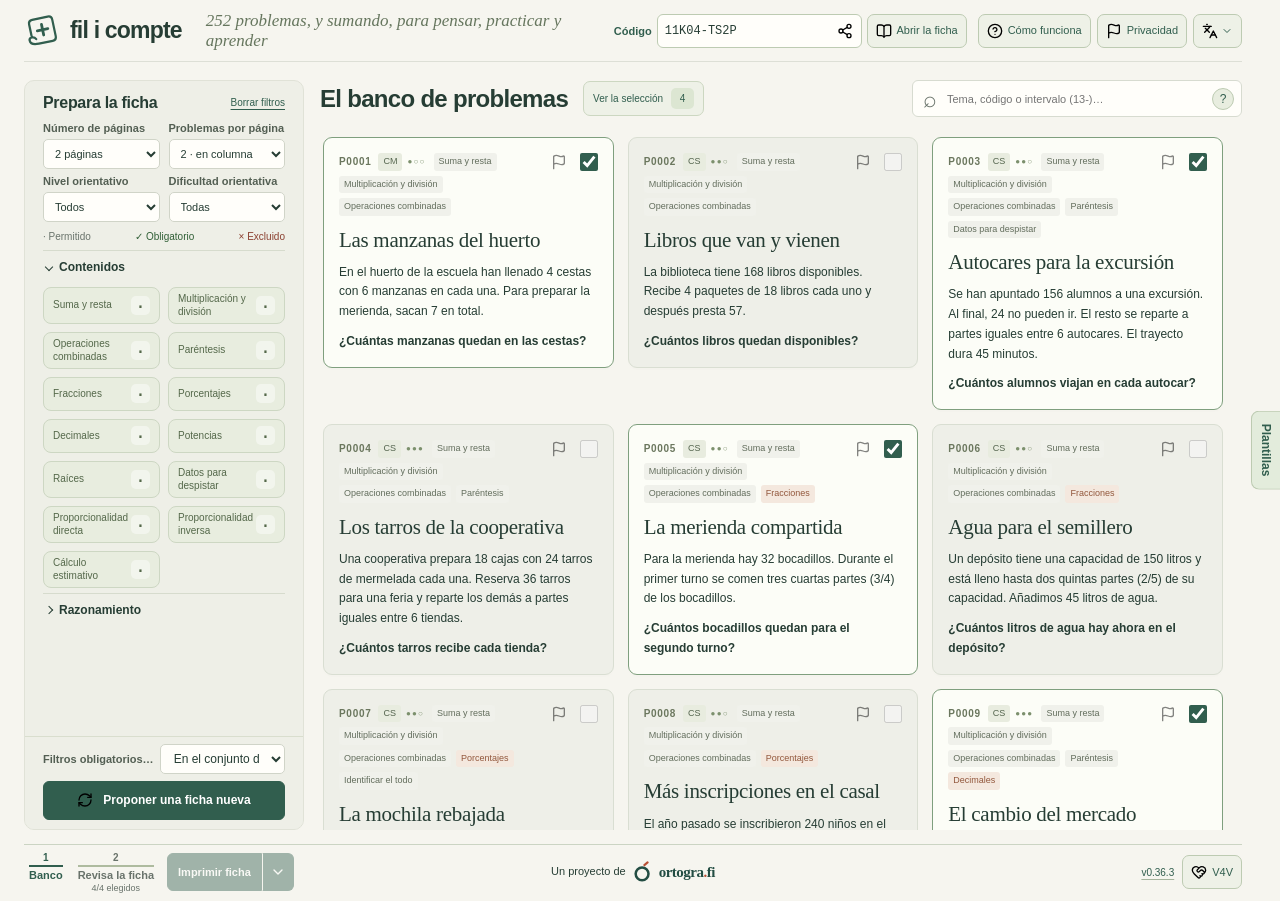
==== commit b98b687d: "Keep filter sections and scope visible and explain reasoning tags" ====
--- a/es/index.html
+++ b/es/index.html
@@ -16,13 +16,25 @@
     <div class="step-viewport"><div class="step-track">
     <main class="workspace" id="bank-step">
       <aside class="filters" aria-labelledby="filter-title"><div class="panel-heading"><h2 id="filter-title">Prepara la ficha</h2><button id="reset" class="text-button">Borrar filtros</button></div>
-        <div id="filter-options" class="filter-scroll" role="region" aria-label="Opciones de configuración" tabindex="0"><div class="two-fields"><div class="field"><label for="page-count">Número de páginas</label><select id="page-count"><option value="1">1 página</option><option value="2" selected>2 páginas</option><option value="4">4 páginas</option><option value="6">6 páginas</option></select></div><div class="field"><label for="per-page">Problemas por página</label><select id="per-page"><option value="2">2 · en columna</option><option value="3">3 · en columna</option><option value="4">4 · 2 × 2</option></select></div></div>
+        <div id="filter-options" class="filter-scroll" role="region" aria-label="Opciones de configuración"><div class="two-fields"><div class="field"><label for="page-count">Número de páginas</label><select id="page-count"><option value="1">1 página</option><option value="2" selected>2 páginas</option><option value="4">4 páginas</option><option value="6">6 páginas</option></select></div><div class="field"><label for="per-page">Problemas por página</label><select id="per-page"><option value="2">2 · en columna</option><option value="3">3 · en columna</option><option value="4">4 · 2 × 2</option></select></div></div>
         <div class="two-fields"><div class="field"><label for="level">Nivel orientativo</label><select id="level" aria-describedby="orientation-instructions" title="Incluye combinaciones equivalentes de nivel y dificultad."><option value="">Todos</option><option value="mitja">Ciclo medio</option><option value="superior">Ciclo superior</option><option value="eso">Inicio de ESO</option></select></div><div class="field"><label for="difficulty">Dificultad orientativa</label><select id="difficulty" aria-describedby="orientation-instructions" title="El nivel intermedio de ciclo superior equivale a reto de ciclo medio y a accesible de inicio de ESO."><option value="">Todas</option><option value="1">Accesible</option><option value="2">Intermedio</option><option value="3">Reto</option></select></div></div><p id="orientation-instructions" class="sr-only">El nivel y la dificultad se interpretan juntos e incluyen combinaciones equivalentes entre ciclos. Por ejemplo, ciclo superior intermedio incluye ciclo medio reto e inicio de ESO accesible.</p>
-        <div class="filter-divider"></div><h3>Contenidos</h3><p class="filter-key"><span>· Permitido</span><span>✓ Obligatorio</span><span>× Excluido</span></p><p id="feature-instructions" class="sr-only">Pulsa para pasar de permitido a obligatorio, de obligatorio a excluido y de excluido a permitido. También puedes usar las flechas izquierda y derecha.</p><div id="feature-filters" class="feature-grid" role="group" aria-label="Filtros de contenido"></div>
-        <details class="reasoning-section"><summary id="reasoning-title">Razonamiento<span id="reasoning-count"></span></summary><div id="reasoning-filters" class="feature-grid" role="group" aria-labelledby="reasoning-title"></div></details>
+        <p class="filter-key"><span>· Permitido</span><span>✓ Obligatorio</span><span>× Excluido</span></p>
+        <p id="feature-instructions" class="sr-only">Pulsa para pasar de permitido a obligatorio, de obligatorio a excluido y de excluido a permitido. También puedes usar las flechas izquierda y derecha.</p>
+        <div class="filter-sections">
+          <section class="filter-section">
+            <h3><button type="button" id="contents-title" class="filter-section-toggle" aria-expanded="true" aria-controls="contents-body"><span>Contenidos</span><span id="contents-count" class="filter-section-count"></span></button></h3>
+            <div id="contents-body" class="feature-scroll" tabindex="0" role="region" aria-label="Filtros de contenido"><div id="feature-filters" class="feature-grid"></div></div>
+          </section>
+          <section class="filter-section reasoning-section">
+            <h3><button type="button" id="reasoning-title" class="filter-section-toggle" aria-expanded="false" aria-controls="reasoning-body"><span>Razonamiento</span><span id="reasoning-count" class="filter-section-count"></span></button></h3>
+            <div id="reasoning-body" class="feature-scroll" tabindex="0" role="region" aria-label="Filtros de razonamiento" hidden><div id="reasoning-filters" class="feature-grid"></div></div>
+          </section>
+        </div>
         <span id="feature-status" class="sr-only" role="status" aria-live="polite"></span>
-        <div class="field scope-field"><label for="scope">Filtros obligatorios…</label><select id="scope"><option value="sheet">En el conjunto de la ficha</option><option value="each">En cada problema</option></select><p class="hint">Los filtros de contenido y razonamiento se combinan. Las exclusiones se aplican a toda la ficha.</p></div>
-        </div><div class="filter-actions"><button class="primary compose-button" id="compose"><img class="ui-icon" src="../assets/lucide/refresh-cw.svg" alt="" width="16" height="16"> Proponer una ficha nueva</button><p id="bank-feedback" role="status"></p></div>
+        </div><div class="filter-actions bank-filter-actions">
+          <div class="field scope-field"><label for="scope">Filtros obligatorios…</label><select id="scope" aria-describedby="scope-instructions"><option value="sheet">En el conjunto de la ficha</option><option value="each">En cada problema</option></select><p id="scope-instructions" class="sr-only">Los filtros de contenido y razonamiento se combinan. Las exclusiones se aplican a toda la ficha.</p></div>
+          <button class="primary compose-button" id="compose"><img class="ui-icon" src="../assets/lucide/refresh-cw.svg" alt="" width="16" height="16"> Proponer una ficha nueva</button><p id="bank-feedback" role="status"></p>
+        </div>
       </aside>
       <section class="catalogue" id="catalogue" aria-labelledby="catalogue-title">
         <div class="catalogue-heading"><div class="catalogue-title-group"><h1 id="catalogue-title" tabindex="-1">El banco de problemas</h1><button id="selection-toggle" class="selection-toggle" popovertarget="selection-popover" aria-haspopup="dialog"><span class="selection-toggle-label"><span class="selection-toggle-prefix">Ver la </span><span class="selection-toggle-noun">selección</span></span><span id="selection-badge" class="selection-badge">4</span></button></div><div class="search"><label class="sr-only" for="search">Buscar en el banco</label><span aria-hidden="true">⌕</span><input type="search" id="search" maxlength="200" placeholder="Tema, código o intervalo (13-)…" aria-describedby="search-instructions"><button id="search-help-toggle" class="search-help-toggle" popovertarget="search-help" aria-label="Cómo buscar por código o intervalo" title="Cómo buscar por código o intervalo">?</button><span id="search-instructions" class="sr-only">Busca por texto o filtra por códigos como en los intervalos de impresión (-4, 5-7,9-10 o 13-). Los códigos e intervalos también limitan la propuesta automática.</span><span id="search-status" class="sr-only" role="status" aria-live="polite"></span></div></div>
@@ -165,7 +177,8 @@
       <p class="hint">El permiso temporal dura hasta que cierres la pestaña. Con la analítica desactivada puedes preparar e imprimir fichas. <a href="https://umami.is/privacy" target="_blank" rel="noopener noreferrer">Privacidad de Umami</a>.</p>
     </div>
   </dialog>
-  <div id="report-tooltip" popover="manual" role="tooltip"></div>
+  <div id="report-tooltip" class="context-tooltip" popover="manual" role="tooltip"></div>
+  <div id="reasoning-tooltip" class="context-tooltip" popover="manual" role="tooltip" aria-hidden="true"></div>
   <span id="report-status" class="sr-only" role="status"></span>
   <div id="print-root"></div>
   <noscript>Esta herramienta necesita JavaScript activado. El catálogo original está en data/catalog.json.</noscript>
--- a/styles.css
+++ b/styles.css
@@ -121,9 +121,48 @@
 .template-size{color:var(--muted)}
 .template-editor{width:100%;min-width:0}
 .template-error:empty{display:none}
-.reasoning-section{margin-top:10px;border-top:1px solid #d6dbcd}
-.reasoning-section summary{padding:9px 0;cursor:pointer;font-size:12px;font-weight:600}
-#reasoning-count{float:right;color:var(--muted);font-size:10px;font-weight:400}
+#filter-options{display:flex;flex-direction:column;overflow:visible}
+#filter-options>.two-fields,#filter-options>.filter-key{flex:none}
+#bank-step .panel-heading{padding-block:13px 10px}
+#bank-step #filter-options .field{margin-bottom:6px;gap:3px}
+#filter-options .two-fields label{min-height:0;flex:1}
+#bank-step #filter-options .field select,#bank-step .scope-field select{min-height:30px;padding-block:5px}
+#filter-options .filter-key{margin:3px 0 8px}
+.filter-sections,.filter-section{display:flex;flex-direction:column}
+.filter-sections{flex:1;min-height:0}
+.filter-section{border-top:1px solid #d6dbcd;min-height:34px}
+.filter-section h3{flex:none;margin:0}
+.filter-section-toggle{display:flex;align-items:center;gap:7px;width:100%;min-height:33px;padding:5px 3px;background:transparent;color:var(--ink);font-size:12px;font-weight:600;text-align:left}
+.filter-section-toggle::before{content:"";width:5px;height:5px;border:solid currentColor;border-width:0 1.5px 1.5px 0;transform:rotate(-45deg);transition:transform var(--motion-duration) var(--motion-ease)}
+.filter-section-toggle[aria-expanded=true]::before{transform:rotate(45deg)}
+.filter-section-count{margin-inline-start:auto;color:var(--muted);font-size:10px;font-weight:400}
+.feature-scroll{overflow:auto;min-height:0;padding:3px 4px 5px;margin-inline:-4px;scrollbar-width:thin;scrollbar-color:#bbc8b0 transparent;overscroll-behavior:contain}
+#bank-step .bank-filter-actions{padding-block:7px 9px}
+#bank-step .bank-filter-actions .scope-field{display:grid;grid-template-columns:auto minmax(0,1fr);align-items:center;gap:6px;margin:0 0 7px}
+@media screen and (min-width:561px){
+  .reasoning-section{flex:none;max-height:calc(100% - 34px)}
+  .filter-section:has(.feature-scroll:not([hidden])) + .reasoning-section{max-height:calc(100% - 69px)}
+}
+@media screen and (max-height:700px){
+  .filter-section{min-height:29px}
+  .filter-section-toggle{min-height:28px}
+  #filter-options .filter-key{margin:2px 0 5px}
+  #reasoning-filters{gap:6px}
+  #reasoning-filters .feature-chip{min-height:30px}
+}
+@media screen and (min-width:561px) and (max-height:580px){
+  #bank-step .panel-heading{padding-block:8px 5px}
+  #bank-step #filter-options .field{margin-bottom:4px;gap:2px}
+  #bank-step #filter-options .field select,#bank-step .scope-field select{min-height:26px;padding-block:3px}
+  #bank-step .bank-filter-actions{padding-block:5px 6px}
+  #bank-step .bank-filter-actions .scope-field{margin-bottom:5px}
+  #bank-step .compose-button{min-height:32px;padding-block:6px}
+}
+@media screen and (max-width:560px){
+  #bank-step>.filters{max-height:none}
+  #filter-options,.filter-sections{flex:none}
+  .feature-scroll{max-height:min(22dvh,154px)}
+}
 .exercise-card{position:relative}
 .card-header{min-height:22px;padding-inline-end:55px}
 .card-tools{position:absolute;inset:9px 9px auto auto;display:flex;align-items:center;gap:1px}
@@ -134,8 +173,8 @@
 .report-flag[aria-disabled="true"]{cursor:default}
 .report-flag[aria-disabled="true"] .ui-icon{opacity:.48}
 .report-sent{font-size:14px;font-weight:700}
-#report-tooltip{position:fixed;inset:auto;margin:0;width:max-content;max-width:min(260px,calc(100vw - 24px));padding:8px 11px;border:1px solid #cbd4c3;border-radius:8px;background:var(--white);color:var(--ink);font-size:11px;line-height:1.5;box-shadow:0 4px 12px #263d3420}
-@media print{#report-tooltip{display:none!important}}
+.context-tooltip{position:fixed;inset:auto;margin:0;width:max-content;max-width:min(260px,calc(100vw - 24px));padding:8px 11px;border:1px solid #cbd4c3;border-radius:8px;background:var(--white);color:var(--ink);font-size:11px;line-height:1.5;box-shadow:0 4px 12px #263d3420}
+@media print{.context-tooltip{display:none!important}}
 .privacy-content{padding-block:18px 23px}
 .privacy-main>p{margin:0 0 12px}
 .privacy-content .privacy-state{margin:16px 0 10px;padding:9px 12px;border-radius:7px;background:#e8eee3;color:#32523c;font-weight:600}
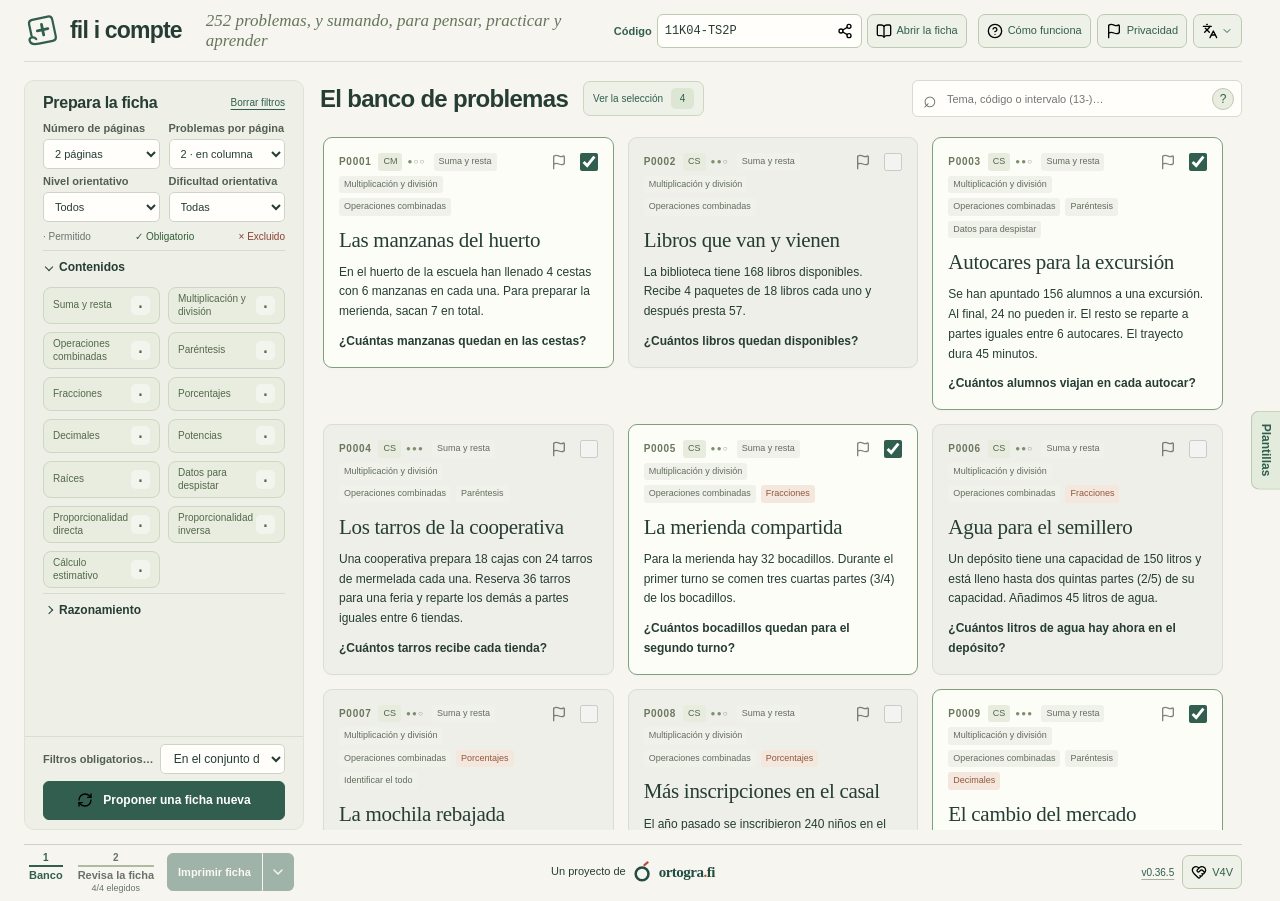
==== commit f2d8ef7b: "Add bilingual SEO metadata and sitemap" ====
--- a/es/index.html
+++ b/es/index.html
@@ -3,8 +3,11 @@
 <html lang="es">
 <head>
   <meta charset="utf-8"><meta name="viewport" content="width=device-width,initial-scale=1">
-  <title>Fil i compte · Banco de problemas</title>
-  <meta name="description" content="Elige problemas de matemáticas, configura las páginas de la ficha e imprime solucionarios con estrategias visuales.">
+  <title>Problemas de matemáticas y fichas imprimibles | Fil i compte</title>
+  <meta name="description" content="Elige problemas de matemáticas en castellano y crea fichas imprimibles con solucionario para 3.º a 6.º de Primaria e inicio de ESO.">
+  <link rel="canonical" href="https://filicompte.ortogra.fi/es/">
+  <link rel="alternate" hreflang="ca" href="https://filicompte.ortogra.fi/">
+  <link rel="alternate" hreflang="es" href="https://filicompte.ortogra.fi/es/">
   <link rel="icon" type="image/svg+xml" sizes="any" href="../assets/brand/favicon.svg">
   <link rel="stylesheet" href="../styles.css">
   <script defer src="../catalog-data-es.js"></script><script defer src="../i18n.js"></script><script defer src="../core.js"></script><script defer src="../lot-code.js"></script><script defer src="../releases.js"></script><script defer src="../i18n/es-releases.js"></script><script defer src="../analytics.js"></script><script defer src="../privacy-help.js"></script><script defer src="../app.js"></script>
--- a/styles.css
+++ b/styles.css
@@ -7,7 +7,7 @@
 .selection-bar{border-top:1px solid #cbd4c3;display:flex;align-items:center;justify-content:space-between;gap:15px;padding:12px 0 14px;background:var(--paper);min-width:0}.selection-bar>div{display:flex;align-items:center;gap:12px}.selection-icon{font-size:27px;color:var(--green)}.selection-bar strong{font-size:13px;display:block;line-height:1.5}.selection-bar small{display:block;font-size:10px;color:var(--muted);line-height:1.5;max-width:530px}.selection-bar .has-issues{color:#904c33}.selection-actions .quiet{font-size:11px;padding:9px 6px;white-space:nowrap}.file-label{display:inline-block}.file-label:focus-within{outline:3px solid #b96d28;outline-offset:2px}
 .step-viewport{min-width:0;min-height:0;overflow:clip;position:relative}.step-track{display:flex;width:200%;height:100%;transition:transform var(--motion-duration) var(--motion-ease)}.show-preview .step-track{transform:translateX(-50%)}.step-track>.workspace,.step-track>.preview{flex:0 0 50%;width:50%;height:100%;min-width:0;min-height:0}.preview{display:grid;grid-template-columns:248px minmax(0,1fr);gap:20px;padding:18px 0 14px;overflow:hidden}.preview-sidebar .panel-heading{padding:18px 18px 15px}.step-badge{font-size:10px;letter-spacing:1px;color:var(--muted)}.preview-sidebar .view-tabs{display:flex;gap:3px;background:#e0e5d9;border-radius:6px;padding:4px;margin:8px 0 18px}.view-tabs button{flex:1;min-width:0;background:transparent;border-radius:4px;font-size:11px;color:var(--muted);padding:8px 4px}.view-tabs button[aria-pressed=true]{background:var(--white);color:var(--ink);box-shadow:0 1px 4px #263d3410}.answer-note{margin-top:14px}.preview-canvas{overflow:auto;min-height:0;min-width:0;position:relative;background:#e4e6dd;border:1px solid #d6dacd;border-radius:8px;overscroll-behavior:contain;scrollbar-width:thin;scrollbar-color:#a6b49d transparent}.pages{--page-scale:1;display:flex;flex-direction:row;align-items:center;justify-content:center;gap:20px;padding:16px;width:max-content;min-width:100%;min-height:100%}.page-frame{position:relative;flex-shrink:0;width:calc(210mm * var(--page-scale));height:calc(297mm * var(--page-scale));overflow:hidden;background:white;box-shadow:0 3px 12px #1e372426}.page-frame>.sheet{position:absolute;left:0;top:0;transform:scale(var(--page-scale));transform-origin:top left;box-shadow:none}.selection-icon{font-size:11px;width:30px;height:30px;flex-shrink:0;display:flex;align-items:center;justify-content:center;border:1px solid #aebb9f;border-radius:50%;font-weight:600;letter-spacing:1px}.footer-context{min-width:0}.footer-context>div{min-width:0}.selection-actions{flex-shrink:0}.footer-context #close-preview{white-space:nowrap}.selection-bar small{max-width:460px}
 
-.sheet{width:210mm;height:297mm;padding:13mm 15mm 10mm;background:white;color:#202a23;flex-shrink:0;display:flex;flex-direction:column;box-shadow:0 3px 13px #1e372416;font-family:Arial,Helvetica,sans-serif}.sheet-header{display:flex;justify-content:space-between;align-items:center;border-bottom:1px solid #465749;padding-bottom:4mm;gap:10px}.sheet-brand{font-size:8pt;letter-spacing:1.3px;font-weight:bold;text-transform:uppercase;color:#52694e}.sheet h2{font-family:Georgia,serif;font-weight:400;font-size:21pt;line-height:1.15;margin:3mm 0 0;overflow-wrap:anywhere}.sheet-number{font-size:9pt;white-space:nowrap;color:#596152}.student-fields{display:flex;gap:8mm;flex-wrap:wrap;font-size:9pt;padding:5mm 0 1mm;align-items:end}.name-line,.date-line{display:inline-block;border-bottom:1px solid #aaa;width:62mm;height:3mm}.date-line{width:29mm}.sheet-problems{display:flex;flex-direction:column;flex:1;min-height:0}.paper-problem{display:flex;flex-direction:column;flex:1;min-height:0;border-bottom:1px solid #b8c0b2;padding:6mm 0 5mm;break-inside:avoid;page-break-inside:avoid}.paper-problem:last-child{border:0;padding-bottom:1mm}.paper-title{display:flex;gap:3mm;align-items:baseline;margin-bottom:2mm}.paper-title>span{font-size:9pt;color:#697e61;font-weight:bold}.paper-title h3{font-family:Georgia,serif;font-weight:400;font-size:15pt;line-height:1.2;margin:0}.paper-title small{margin-left:auto;font-size:7pt;color:#6d7668}.paper-problem>p{font-size:10.5pt;line-height:1.5;margin:0 0 2mm}.paper-problem .paper-question{font-weight:600;margin-bottom:2mm}.working-space{flex:1;margin:2mm 0 3mm;min-height:8mm;background-image:radial-gradient(#ced3c8 .6px,transparent .6px);background-size:5mm 5mm;background-position:0 5mm}.working-space>span{font-size:8pt;color:#6c7665;background:white;padding-right:3mm;display:inline-block;margin-bottom:4mm}.response-space{display:flex;gap:3mm;font-size:10pt;align-items:end}.response-space>span{flex:1;border-bottom:1px solid #9aa58e;height:5mm}.sheet-subtitle{font-size:8.5pt;line-height:1.4;margin:4mm 0 0}.solution-sheet .paper-problem{padding:4mm 0}.solution-sheet .paper-title{margin-bottom:2mm}.solution-sheet .solution-expression{font-size:11pt;line-height:1.4;font-weight:bold;margin:0 0 1.5mm}.solution-sheet .solution-steps{font-size:9pt;line-height:1.4;margin:0 0 1mm;padding-left:5mm}.solution-sheet .solution-answer{font-size:10pt;margin:1.5mm 0 1mm;line-height:1.35;font-weight:600}.solution-sheet .solution-note{font-size:8pt;line-height:1.4;margin:0;color:#626b5c}.solution-sheet .solution-visual{margin:1mm 0}.solution-sheet .solution-visual svg{display:block;width:120mm;max-width:100%;height:22mm;margin:auto}.solution-visual text{font:18px Arial,sans-serif;fill:#243d35}.solution-sheet .solution-visual figcaption{font-size:8pt;line-height:1.3;color:#526251}#print-root{display:none}
+.sheet{width:210mm;height:297mm;padding:13mm 15mm 10mm;background:white;color:#202a23;flex-shrink:0;display:flex;flex-direction:column;box-shadow:0 3px 13px #1e372416;font-family:Arial,Helvetica,sans-serif}.sheet-header{border-bottom:1px solid #465749;padding-bottom:3mm}.sheet-brand{font-size:8pt;letter-spacing:1.3px;font-weight:bold;text-transform:uppercase;color:#52694e}.sheet h2{font-family:Georgia,serif;font-weight:400;font-size:21pt;line-height:1.15;margin:0;overflow-wrap:anywhere}.sheet-number{font-size:9pt;white-space:nowrap;color:#596152}.sheet-heading-row{display:flex;flex-wrap:wrap;align-items:baseline;gap:2mm 5mm}.sheet-topline:not(:empty)+.sheet-heading-row{margin-top:3mm}.sheet-heading-row h2{flex:1 1 60mm;min-width:0}.student-fields{display:grid;grid-template-columns:max-content max-content;align-items:baseline;gap:2mm 4mm;margin-inline-start:auto;max-width:100%;font-size:9pt}.student-fields .student-group{grid-column:1/-1;contain:inline-size;text-align:right;overflow-wrap:anywhere}.name-line,.date-line{display:inline-block;border-bottom:1px solid #aaa;width:52mm;height:3mm}.date-line{width:26mm}.sheet-problems{display:flex;flex-direction:column;flex:1;min-height:0}.paper-problem{display:flex;flex-direction:column;flex:1;min-height:0;border-bottom:1px solid #b8c0b2;padding:6mm 0 5mm;break-inside:avoid;page-break-inside:avoid}.paper-problem:last-child{border:0;padding-bottom:1mm}.paper-title{display:flex;gap:3mm;align-items:baseline;margin-bottom:2mm}.paper-title>span{font-size:9pt;color:#697e61;font-weight:bold}.paper-title h3{font-family:Georgia,serif;font-weight:400;font-size:15pt;line-height:1.2;margin:0}.paper-title small{margin-left:auto;font-size:7pt;color:#6d7668}.paper-problem>p{font-size:10.5pt;line-height:1.5;margin:0 0 2mm}.paper-problem .paper-question{font-weight:600;margin-bottom:2mm}.working-space{flex:1;margin:2mm 0 3mm;min-height:8mm;background-image:radial-gradient(#ced3c8 .6px,transparent .6px);background-size:5mm 5mm;background-position:0 5mm}.working-space>span{font-size:8pt;color:#6c7665;background:white;padding-right:3mm;display:inline-block;margin-bottom:4mm}.response-space{display:flex;gap:3mm;font-size:10pt;align-items:flex-start}.response-label{line-height:5mm}.response-line{flex:1;border-bottom:1px solid #9aa58e;height:5mm}.sheet-subtitle{font-size:8.5pt;line-height:1.4;margin:4mm 0 0}.solution-sheet .paper-problem{padding:4mm 0}.solution-sheet .paper-title{margin-bottom:2mm}.solution-sheet .solution-expression{font-size:11pt;line-height:1.4;font-weight:bold;margin:0 0 1.5mm}.solution-sheet .solution-steps{font-size:9pt;line-height:1.4;margin:0 0 1mm;padding-left:5mm}.solution-sheet .solution-answer{font-size:10pt;margin:1.5mm 0 1mm;line-height:1.35;font-weight:600}.solution-sheet .solution-note{font-size:8pt;line-height:1.4;margin:0;color:#626b5c}.solution-sheet .solution-visual{margin:1mm 0}.solution-sheet .solution-visual svg{display:block;width:120mm;max-width:100%;height:22mm;margin:auto}.solution-visual text{font:18px Arial,sans-serif;fill:#243d35}.solution-sheet .solution-visual figcaption{font-size:8pt;line-height:1.3;color:#526251}#print-root{display:none}
 @media(min-width:1600px){.workspace{grid-template-columns:minmax(0,1fr) 320px}.cards{grid-template-columns:repeat(3,minmax(0,1fr))}.statement,.question{font-size:13px}}
 @media(max-width:1100px){.app-shell{padding:0 16px}.workspace{grid-template-columns:minmax(0,1fr) 280px;gap:16px}.cards{grid-template-columns:1fr}.catalogue-heading h1{font-size:22px}.search{width:43%;min-width:145px}.selection-bar small{max-width:360px}}
 @media(max-width:760px){.app-shell{grid-template-rows:54px minmax(0,1fr) auto;padding:0 12px}.brand{font-size:21px}.brand-mark{width:30px;height:30px}.edition{display:none}.workspace{grid-template-columns:minmax(0,1fr) 245px;gap:12px;padding-top:12px}.panel-heading{padding:14px 12px;gap:5px}.panel-heading h2{font-size:14px}.filter-scroll{padding:0 12px 4px}.filter-actions{padding:10px 12px 8px}.catalogue-heading{flex-wrap:wrap;gap:9px}.catalogue-heading h1{font-size:21px}.search{width:100%;max-width:none}.catalogue-notice{flex-wrap:wrap;font-size:9px}.catalogue-notice button{margin-left:12px}.exercise-card{padding:14px}.exercise-card h2{font-size:21px}.selection-bar{gap:10px}.selection-bar>div{gap:8px}.selection-bar small{max-width:260px}.selection-actions{flex-wrap:wrap;justify-content:end}.selection-actions .quiet{font-size:10px}.selection-actions .primary{padding:9px 12px;font-size:11px}}
@@ -26,7 +26,7 @@
 .brand-option{display:flex;align-items:center;gap:8px;font-size:11px;margin:-3px 0 18px;color:#535f53;cursor:pointer}.brand-option input{accent-color:var(--green);width:15px;height:15px;margin:0}
 .preview-viewer{position:relative;min-width:0;min-height:0;overflow:clip}.preview-canvas{width:100%;height:100%;cursor:grab;touch-action:none;user-select:none;-webkit-user-select:none}.preview-canvas.is-panning{cursor:grabbing}.pages{--page-gap:40px;column-gap:calc(var(--page-gap) * var(--page-scale))}
 .viewer-controls{position:absolute;bottom:17px;right:17px;z-index:3;display:flex;flex-direction:column;align-items:center;width:39px;background:var(--white);border:1px solid #bbc8b0;border-radius:7px;box-shadow:0 3px 12px #263d3430;overflow:hidden;user-select:none}.viewer-controls button{display:flex;align-items:center;justify-content:center;width:37px;min-height:34px;padding:5px;background:transparent;color:var(--green);font-size:22px;font-weight:400}.viewer-controls button:hover:not(:disabled){background:#e0e9d8}.viewer-controls output{font-size:9px;line-height:18px;color:var(--muted);font-variant-numeric:tabular-nums}.viewer-controls #zoom-fit{border-top:1px solid var(--line);margin-top:3px;min-height:37px}.viewer-controls #zoom-fit[aria-pressed=true]{background:#e7eee1}.viewer-controls img{display:block;pointer-events:none;opacity:.8}
-.sheet-header:not(.has-title){border-bottom:0;padding-bottom:2mm}.sheet-header h2:first-child{margin-top:0}
+.sheet-header:not(.has-title){border-bottom:0;padding-bottom:2mm}
 @media(prefers-reduced-motion:reduce){:root{--motion-duration:0ms}}
 @media screen and (max-width:560px){.viewer-controls{right:11px;bottom:11px}.preview-sidebar .filter-scroll{padding-bottom:10px}}
 
@@ -82,7 +82,7 @@
 .search input{padding-right:43px}.search-help-toggle{position:absolute;right:8px;top:8px;width:22px;height:22px;padding:0;border:1px solid #bdcbb2;border-radius:50%;background:#e8eddf;color:var(--green);font-size:12px;line-height:20px}.search-help-toggle:hover{background:#dce6d2}.search input[aria-invalid=true]{border-color:#b37b5b}.search-help-content{padding:0 18px 16px;font-size:11px;line-height:1.6}.search-help-content>p{margin:13px 0 0}.search-help-content dl{display:grid;grid-template-columns:max-content minmax(0,1fr);gap:10px 13px;align-items:center;margin:15px 0}.search-help-content dt,.search-help-content dd{margin:0}.search-help-content dt button{padding:4px 8px;border:1px solid #c4d1ba;border-radius:5px;background:#e7eedf;color:var(--green);font-size:11px;font-variant-numeric:tabular-nums}.search-help-content dt button:hover{background:#d9e7cd}.search-help-popover .selection-popover-heading h2{font-size:22px}.search-error{color:#83442e}
 
 /* Multiple questions share a working area and have separate labelled answers. */
-.part-questions{padding-left:20px;margin:0;font-size:12px;line-height:1.6;font-weight:600}.part-questions li+li{margin-top:5px}.part-questions li::marker{content:counter(list-item,lower-alpha)') ';font-weight:700}.paper-questions{font-size:10pt;line-height:1.35;padding-left:5mm;margin:0 0 1mm}.paper-questions li+li{margin-top:1mm}.has-parts .working-space{margin:1mm 0 2mm}.part-responses{flex-shrink:0;display:grid;gap:1mm}.part-responses .response-label{flex:0 0 4mm;border:0;height:auto;font-size:9pt}.part-responses .response-line{height:5mm}.response-space.reasoning-response .response-line{height:9mm;background:linear-gradient(transparent calc(100% - 1px),#bdc4b7 0) 0 0/100% 4.5mm repeat-y}.solution-part{position:relative;padding-left:5mm;margin-bottom:2mm;flex-shrink:0}.solution-part:last-child{margin-bottom:0}.part-label{position:absolute;left:0;top:0;font-size:9pt;font-weight:700}.solution-sheet .solution-part .solution-expression{font-size:10pt}.solution-sheet .solution-part .solution-steps{font-size:8.5pt}.solution-sheet .solution-part .solution-answer{font-size:9pt}.sheet-grid .paper-questions{font-size:9.5pt}.has-parts{padding-top:4mm;padding-bottom:3mm}.solution-sheet .has-parts{padding:3mm 0}.sheet-grid .solution-part{margin-bottom:1.5mm}.sheet-grid .solution-part .solution-expression{font-size:9pt}.sheet-grid .solution-part .solution-steps{font-size:8pt}.sheet-grid .solution-part .solution-answer{font-size:8.5pt}
+.part-questions{padding-left:20px;margin:0;font-size:12px;line-height:1.6;font-weight:600}.part-questions li+li{margin-top:5px}.part-questions li::marker{content:counter(list-item,lower-alpha)') ';font-weight:700}.paper-questions{font-size:10pt;line-height:1.35;padding-left:5mm;margin:0 0 1mm}.paper-questions li+li{margin-top:1mm}.has-parts .working-space{margin:1mm 0 2mm}.part-responses{flex-shrink:0;display:grid;gap:2.5mm}.part-responses .response-label{flex:0 0 4mm;font-size:9pt}.reasoning-response .response-label{line-height:5.5mm}.reasoning-response .response-line{height:11mm;background:linear-gradient(#9aa58e,#9aa58e) 0 calc(5.5mm - 1px)/100% 1px no-repeat}.solution-part{position:relative;padding-left:5mm;margin-bottom:2mm;flex-shrink:0}.solution-part:last-child{margin-bottom:0}.part-label{position:absolute;left:0;top:0;font-size:9pt;font-weight:700}.solution-sheet .solution-part .solution-expression{font-size:10pt}.solution-sheet .solution-part .solution-steps{font-size:8.5pt}.solution-sheet .solution-part .solution-answer{font-size:9pt}.sheet-grid .paper-questions{font-size:9.5pt}.has-parts{padding-top:4mm;padding-bottom:3mm}.solution-sheet .has-parts{padding:3mm 0}.sheet-grid .solution-part{margin-bottom:1.5mm}.sheet-grid .solution-part .solution-expression{font-size:9pt}.sheet-grid .solution-part .solution-steps{font-size:8pt}.sheet-grid .solution-part .solution-answer{font-size:8.5pt}
 
 /* One footer row at every size; compact tools keep navigation in its column. */
 .selection-bar>.footer-project{display:flex;flex-wrap:wrap;gap:4px 8px;align-items:center}
@@ -104,7 +104,7 @@
 .sheet-bottom .sheet-number{margin-inline-start:auto;flex:none}
 .sheet-lot{min-width:0;font-size:7.5pt;line-height:1.2;color:#394c38}
 .sheet-lot code{overflow-wrap:anywhere}
-.sheet-header{display:block}
+.exercise-sheet .paper-problem{border-bottom:0}
 .sheet-topline{display:flex;align-items:baseline;gap:4mm}
 .sheet-topline:empty{display:none}
 .sheet-topline .sheet-brand{flex:none}
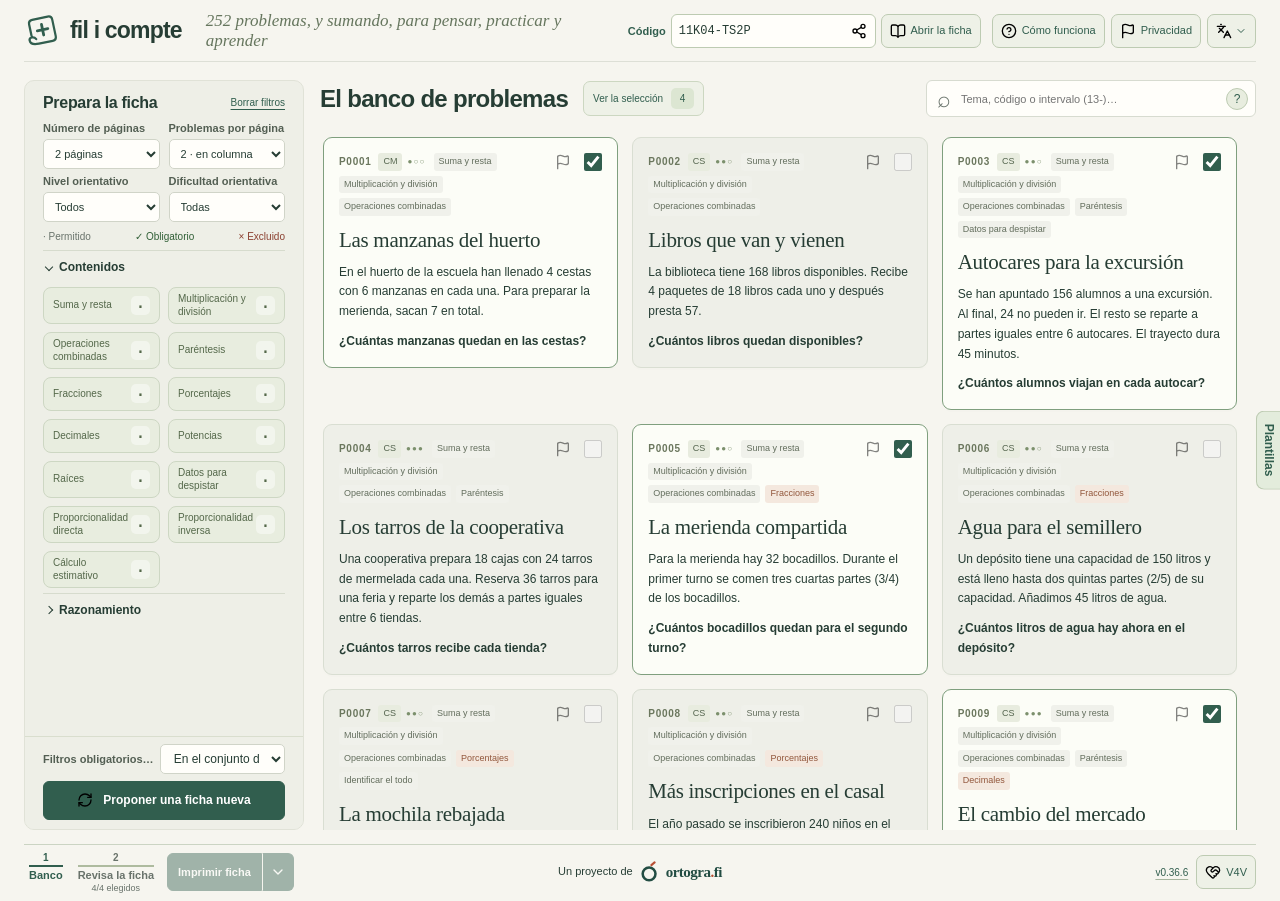
==== commit fe2bc30b: "Overlay the templates drawer without a sidebar gutter" ====
--- a/es/index.html
+++ b/es/index.html
@@ -15,7 +15,12 @@
 <body>
   <a class="skip" href="#catalogue">Saltar al banco de problemas</a>
   <div class="app-shell">
-    <header class="masthead"><a class="brand" href="./index.html"><img class="brand-mark" src="../assets/brand/fil-i-compte.svg" width="36" height="36" alt=""><span>fil i compte</span></a><span class="edition" id="catalogue-motto"></span><div class="masthead-actions"><form id="lot-form" class="code-form"><label for="lot-input">Código</label><div class="code-input-wrap"><input id="lot-input" maxlength="400" spellcheck="false" autocapitalize="characters" autocomplete="off" placeholder="Pega un código" aria-describedby="code-status"><button class="code-copy" type="button" id="lot-copy" aria-label="Copiar el código actual" title="Copiar el código actual"><img class="ui-icon" src="../assets/lucide/share-2.svg" alt="" width="16" height="16"></button></div><button class="footer-pill code-load" type="submit" aria-label="Abrir la ficha del código introducido" title="Abrir la ficha del código introducido"><img class="ui-icon" src="../assets/lucide/book-open.svg" alt="" width="16" height="16"><span>Abrir la ficha</span></button><span id="code-status" role="status"></span></form><button class="footer-pill" aria-label="Cómo funciona" id="help-toggle" aria-haspopup="dialog" aria-controls="help-dialog"><img class="ui-icon" src="../assets/lucide/circle-question-mark.svg" alt="" width="16" height="16"> <span class="help-label">Cómo funciona</span></button><button type="button" class="footer-pill" id="privacy-open" aria-label="Privacidad y avisos" aria-haspopup="dialog" aria-controls="privacy-dialog" title="Privacidad y avisos"><img class="ui-icon" src="../assets/lucide/flag.svg" alt="" width="16" height="16"><span class="privacy-label">Privacidad</span></button><button class="footer-pill language-toggle" id="language-toggle" type="button" popovertarget="language-menu" aria-label="Idioma" title="Idioma" aria-controls="language-menu"><img class="ui-icon" src="../assets/lucide/languages.svg" alt="" width="16" height="16"><svg class="language-chevron" width="12" height="12" viewBox="0 0 24 24" fill="none" stroke="currentColor" stroke-width="2" stroke-linecap="round" stroke-linejoin="round" aria-hidden="true"><path d="m6 9 6 6 6-6"/></svg></button></div></header>
+    <header class="masthead"><a class="brand" href="./index.html"><img class="brand-mark" src="../assets/brand/fil-i-compte.svg" width="36" height="36" alt=""><span>fil i compte</span></a><span class="edition" id="catalogue-motto"></span><div class="masthead-actions"><form id="lot-form" class="code-form"><label for="lot-input">Código</label><div class="code-input-wrap"><input id="lot-input" maxlength="400" spellcheck="false" autocapitalize="characters" autocomplete="off" placeholder="Pega un código" aria-describedby="code-status"><button class="code-copy" type="button" id="lot-copy" aria-label="Copiar el código actual" title="Copiar el código actual"><img class="ui-icon" src="../assets/lucide/share-2.svg" alt="" width="16" height="16"></button></div><button class="footer-pill code-load" type="submit" aria-label="Abrir la ficha del código introducido" title="Abrir la ficha del código introducido"><img class="ui-icon" src="../assets/lucide/book-open.svg" alt="" width="16" height="16"><span>Abrir la ficha</span></button><span id="code-status" role="status"></span></form><button class="footer-pill" aria-label="Cómo funciona" id="help-toggle" aria-haspopup="dialog" aria-controls="help-dialog"><img class="ui-icon" src="../assets/lucide/circle-question-mark.svg" alt="" width="16" height="16"> <span class="help-label">Cómo funciona</span></button><button type="button" class="footer-pill" id="privacy-open" aria-label="Privacidad y avisos" aria-haspopup="dialog" aria-controls="privacy-dialog" title="Privacidad y avisos"><img class="ui-icon" src="../assets/lucide/flag.svg" alt="" width="16" height="16"><span class="privacy-label">Privacidad</span></button>
+      <div class="masthead-tools">
+        <button id="templates-open" class="templates-tab" aria-haspopup="dialog" aria-controls="lot-dialog">Plantillas</button>
+        <button class="footer-pill language-toggle" id="language-toggle" type="button" popovertarget="language-menu" aria-label="Idioma" title="Idioma" aria-controls="language-menu"><img class="ui-icon" src="../assets/lucide/languages.svg" alt="" width="16" height="16"><svg class="language-chevron" width="12" height="12" viewBox="0 0 24 24" fill="none" stroke="currentColor" stroke-width="2" stroke-linecap="round" stroke-linejoin="round" aria-hidden="true"><path d="m6 9 6 6 6-6"/></svg></button>
+      </div>
+    </div></header>
     <div class="step-viewport"><div class="step-track">
     <main class="workspace" id="bank-step">
       <aside class="filters" aria-labelledby="filter-title"><div class="panel-heading"><h2 id="filter-title">Prepara la ficha</h2><button id="reset" class="text-button">Borrar filtros</button></div>
@@ -70,7 +75,6 @@
       </div>
     </section>
     </div></div>
-    <button id="templates-open" class="templates-tab" aria-haspopup="dialog" aria-controls="lot-dialog">Plantillas</button>
     <footer class="selection-bar" aria-label="Navegación y acciones de la ficha">
       <div class="footer-navigation">
         <nav class="step-navigation" aria-label="Pasos de la ficha">
--- a/styles.css
+++ b/styles.css
@@ -215,6 +215,7 @@
 @media screen and (max-width:850px){.footer-lot-long{display:none}}
 @media screen and (max-width:560px){.selection-bar>.footer-project{flex-direction:column;align-items:flex-start;gap:2px}.footer-pill{font-size:9px;padding:3px 4px}.footer-pill svg{width:12px;height:12px}}
 .masthead-actions{display:flex;align-items:center;gap:6px;flex:none}
+.masthead-tools{display:flex;align-items:center;gap:6px;flex:none}
 .masthead .brand{flex:none;white-space:nowrap}
 .code-form{display:flex;align-items:center;gap:5px;position:relative;min-width:0}
 .code-form label{font-size:11px;font-weight:700;color:var(--green)}
@@ -226,14 +227,13 @@
 @media screen and (max-width:440px){.code-load span{display:none}}
 #lot-input[aria-invalid=true]{border-color:#a24635}
 #code-status:not(:empty){position:absolute;z-index:20;top:calc(100% + 4px);right:0;width:max-content;max-width:min(250px,80vw);padding:7px 9px;border:1px solid var(--line);border-radius:6px;background:var(--white);color:var(--ink);font-size:11px;box-shadow:0 2px 6px #263d3420}
-.templates-tab{position:fixed;z-index:15;right:0;top:50%;transform:translateY(-50%);writing-mode:vertical-rl;border:1px solid #bdcbb2;border-right:0;border-radius:8px 0 0 8px;padding:12px 7px;background:#e3ecdc;color:var(--green);font-size:12px;font-weight:700}
+.templates-tab{position:fixed;z-index:15;right:0;top:50%;transform:translateY(-50%);display:grid;place-items:center;width:24px;writing-mode:vertical-rl;border:1px solid #bdcbb2;border-right:0;border-radius:8px 0 0 8px;padding:12px 0;background:#e3ecdc;color:var(--green);font-size:12px;font-weight:700}
 #templates-open:active{transform:translateY(-50%)}
 .templates-tab:hover{background:#d7e7cf}
 #lot-dialog.templates-drawer{position:fixed;inset:0 0 0 auto;margin:0;width:min(400px,100vw);max-width:100vw;height:100dvh;max-height:100dvh;border-radius:12px 0 0 12px}
 @media screen and (min-width:561px){
   .step-track>.workspace,.step-track>.preview{grid-template-columns:clamp(200px,22vw,280px) minmax(0,1fr);gap:16px}
 }
-@media screen and (min-width:761px){.app-shell{padding-right:38px}}
 @media screen and (max-width:760px){
   .app-shell,.app-shell.show-preview{grid-template-rows:106px minmax(0,1fr) auto}
   .masthead{grid-template-rows:30px 34px auto}
@@ -241,8 +241,10 @@
   .masthead .edition{grid-row:3}
   .code-form{flex:1}
   .code-input-wrap{flex:1;width:auto}
-  .step-viewport{margin-right:17px}
-  .templates-tab{padding-inline:5px}
+  .masthead-tools{position:absolute;inset:7px 0 auto auto}
+  .templates-tab{position:static;transform:none;width:auto;min-height:30px;writing-mode:horizontal-tb;border-right:1px solid #bdcbb2;border-radius:6px;padding:4px 8px;font-size:11px}
+  #templates-open:active{transform:none}
+  #lot-dialog .history-close{width:44px;height:44px}
 }
 .ui-icon{display:inline-block;width:16px;height:16px;flex:none;vertical-align:middle}
 .footer-pill{min-height:34px;justify-content:center;gap:5px;padding:5px 8px;line-height:1}
@@ -332,7 +334,7 @@
 .language-menu a:hover{background:#dfe9d5}
 @media screen and (max-width:760px){
   .masthead{position:relative}
-  .masthead .language-toggle{position:absolute;inset:0 0 auto auto;min-height:30px}
+  .masthead .language-toggle{min-height:30px}
 }
 @media screen and (max-width:560px){
   .masthead-actions .help-label{display:none}
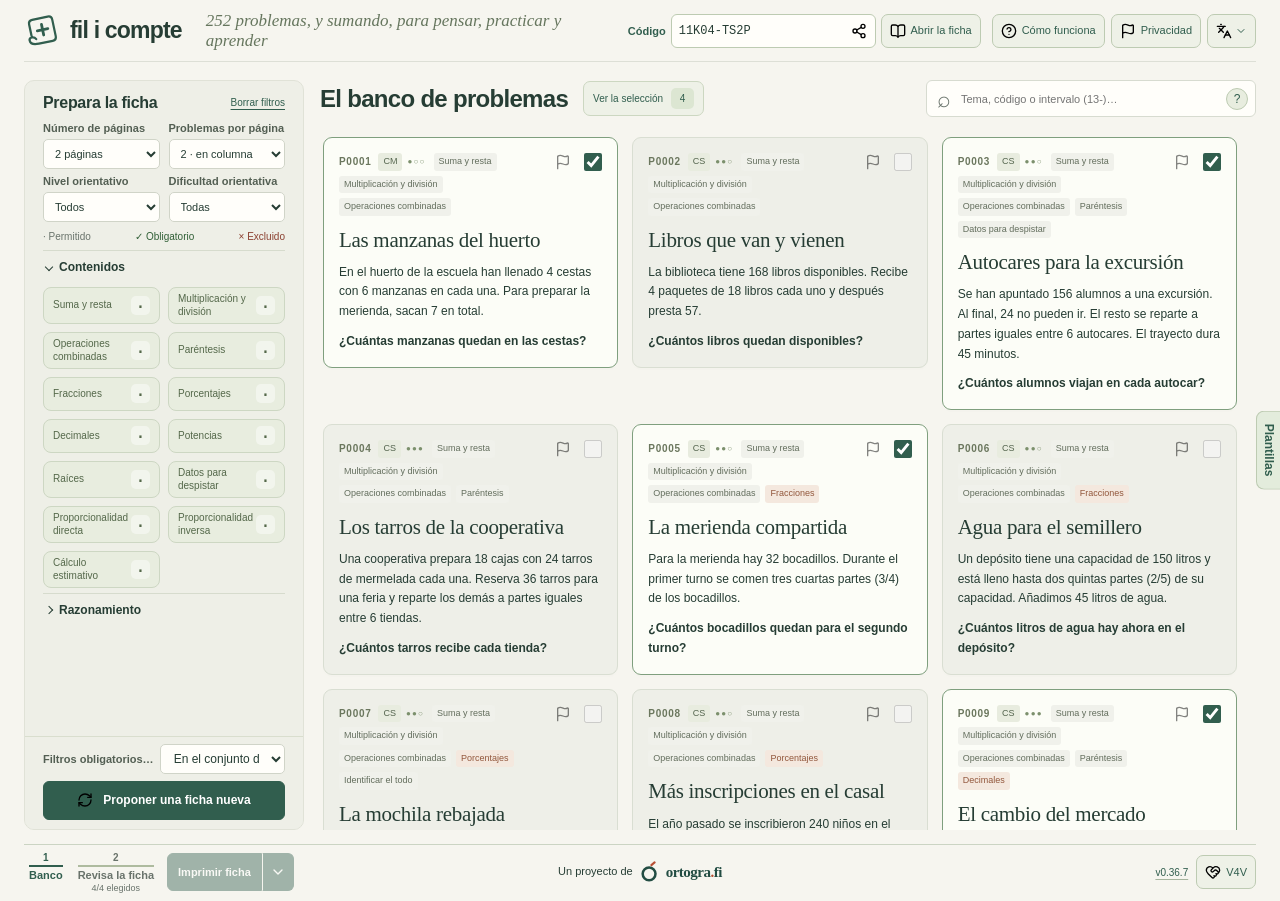
==== commit c711c6b5: "Simplify the mobile bank, preview and print flow" ====
--- a/es/index.html
+++ b/es/index.html
@@ -23,7 +23,9 @@
     </div></header>
     <div class="step-viewport"><div class="step-track">
     <main class="workspace" id="bank-step">
-      <aside class="filters" aria-labelledby="filter-title"><div class="panel-heading"><h2 id="filter-title">Prepara la ficha</h2><button id="reset" class="text-button">Borrar filtros</button></div>
+      <aside id="bank-filters" class="filters" aria-label="Prepara la ficha">
+        <button id="bank-filter-toggle" class="mobile-panel-toggle" type="button" aria-expanded="false" aria-controls="bank-filter-heading filter-options bank-filter-scope">Filtros</button>
+        <div id="bank-filter-heading" class="panel-heading"><h2>Prepara la ficha</h2><button id="reset" class="text-button">Borrar filtros</button></div>
         <div id="filter-options" class="filter-scroll" role="region" aria-label="Opciones de configuración"><div class="two-fields"><div class="field"><label for="page-count">Número de páginas</label><select id="page-count"><option value="1">1 página</option><option value="2" selected>2 páginas</option><option value="4">4 páginas</option><option value="6">6 páginas</option></select></div><div class="field"><label for="per-page">Problemas por página</label><select id="per-page"><option value="2">2 · en columna</option><option value="3">3 · en columna</option><option value="4">4 · 2 × 2</option></select></div></div>
         <div class="two-fields"><div class="field"><label for="level">Nivel orientativo</label><select id="level" aria-describedby="orientation-instructions" title="Incluye combinaciones equivalentes de nivel y dificultad."><option value="">Todos</option><option value="mitja">Ciclo medio</option><option value="superior">Ciclo superior</option><option value="eso">Inicio de ESO</option></select></div><div class="field"><label for="difficulty">Dificultad orientativa</label><select id="difficulty" aria-describedby="orientation-instructions" title="El nivel intermedio de ciclo superior equivale a reto de ciclo medio y a accesible de inicio de ESO."><option value="">Todas</option><option value="1">Accesible</option><option value="2">Intermedio</option><option value="3">Reto</option></select></div></div><p id="orientation-instructions" class="sr-only">El nivel y la dificultad se interpretan juntos e incluyen combinaciones equivalentes entre ciclos. Por ejemplo, ciclo superior intermedio incluye ciclo medio reto e inicio de ESO accesible.</p>
         <p class="filter-key"><span>· Permitido</span><span>✓ Obligatorio</span><span>× Excluido</span></p>
@@ -40,7 +42,7 @@
         </div>
         <span id="feature-status" class="sr-only" role="status" aria-live="polite"></span>
         </div><div class="filter-actions bank-filter-actions">
-          <div class="field scope-field"><label for="scope">Filtros obligatorios…</label><select id="scope" aria-describedby="scope-instructions"><option value="sheet">En el conjunto de la ficha</option><option value="each">En cada problema</option></select><p id="scope-instructions" class="sr-only">Los filtros de contenido y razonamiento se combinan. Las exclusiones se aplican a toda la ficha.</p></div>
+          <div id="bank-filter-scope" class="field scope-field"><label for="scope">Filtros obligatorios…</label><select id="scope" aria-describedby="scope-instructions"><option value="sheet">En el conjunto de la ficha</option><option value="each">En cada problema</option></select><p id="scope-instructions" class="sr-only">Los filtros de contenido y razonamiento se combinan. Las exclusiones se aplican a toda la ficha.</p></div>
           <button class="primary compose-button" id="compose"><img class="ui-icon" src="../assets/lucide/refresh-cw.svg" alt="" width="16" height="16"> Proponer una ficha nueva</button><p id="bank-feedback" role="status"></p>
         </div>
       </aside>
@@ -51,8 +53,14 @@
     </main>
     <section id="preview" class="preview" inert aria-hidden="true" aria-labelledby="preview-title">
       <aside class="filters preview-sidebar" aria-label="Configuración de la ficha">
-        <div class="panel-heading"><h2 id="preview-title" tabindex="-1">Revisa la ficha</h2></div>
-        <div class="filter-scroll" tabindex="0" role="region" aria-label="Opciones de la ficha">
+        <div class="panel-heading">
+          <h2 id="preview-title" tabindex="-1">Revisa la ficha</h2>
+          <div class="preview-mobile-actions">
+            <button id="preview-settings-toggle" class="mobile-panel-toggle" type="button" aria-expanded="false" aria-controls="preview-settings">Configuración</button>
+            <button id="preview-order-toggle" class="mobile-panel-toggle" type="button" aria-pressed="false" aria-controls="pages">Reordenar</button>
+          </div>
+        </div>
+        <div id="preview-settings" class="filter-scroll" tabindex="0" role="region" aria-label="Opciones de la ficha">
           <div class="field"><label for="sheet-title">Título (opcional)</label><input id="sheet-title" maxlength="65" value="Problemas para pensar" placeholder="Sin título"></div>
           <div class="field"><label for="work-pattern">Zona de trabajo</label><select id="work-pattern"><option value="dots">Punteada</option><option value="grid">Cuadrícula de 6 mm</option><option value="lines">Líneas suaves</option><option value="blank">En blanco</option></select></div>
           <label class="brand-option"><input id="show-brand" type="checkbox" checked> Incluir «fil i compte»</label>
@@ -82,7 +90,7 @@
           <div class="review-step"><button id="preview-button" class="step-button" aria-describedby="selection-status"><span class="step-number" aria-hidden="true">2</span><span>Revisa la ficha</span></button><p id="selection-status" class="selection-summary" role="status" aria-atomic="true"></p></div>
         </nav>
         <div class="footer-print" role="group" aria-label="Impresión y PDF">
-          <button id="print-exercises" class="primary" disabled aria-label="Imprimir ficha / PDF" title="Imprimir ficha / PDF"><img class="ui-icon" src="../assets/lucide/printer.svg" alt="" width="16" height="16"><span>Imprimir ficha</span></button>
+          <button id="print-exercises" class="primary" disabled aria-label="Imprimir ficha / PDF" title="Imprimir ficha / PDF"><img class="ui-icon" src="../assets/lucide/printer.svg" alt="" width="16" height="16"><span class="print-label">Imprimir ficha</span><span class="print-label-mobile">Imprimir</span></button>
           <button id="print-options-toggle" class="primary" type="button" disabled popovertarget="print-options" aria-label="Más opciones de impresión" title="Más opciones de impresión"><svg class="ui-icon" width="16" height="16" viewBox="0 0 24 24" fill="none" stroke="currentColor" stroke-width="2" stroke-linecap="round" stroke-linejoin="round" aria-hidden="true"><path d="m6 9 6 6 6-6"/></svg></button>
         </div>
       </div>
--- a/styles.css
+++ b/styles.css
@@ -159,9 +159,8 @@
   #bank-step .compose-button{min-height:32px;padding-block:6px}
 }
 @media screen and (max-width:560px){
-  #bank-step>.filters{max-height:none}
-  #filter-options,.filter-sections{flex:none}
-  .feature-scroll{max-height:min(22dvh,154px)}
+  .filter-sections{flex:none}
+  .feature-scroll{overflow:visible}
 }
 .exercise-card{position:relative}
 .card-header{min-height:22px;padding-inline-end:55px}
@@ -347,3 +346,38 @@
   .project-author>img{width:96px;height:96px}
   .project-credits{border-left:0;padding:12px 0 0;border-top:1px solid var(--line)}
 }
+.mobile-panel-toggle,.preview-mobile-actions,#print-exercises .print-label-mobile{display:none}
+@media screen and (max-width:560px){
+  .step-track>.workspace{overflow:hidden}
+  .catalogue{flex:1;overflow:hidden}
+  .catalogue-heading{margin-bottom:8px}
+  .catalogue-scroll{flex:1;overflow:auto;scrollbar-gutter:auto}
+  .mobile-panel-toggle{display:inline-flex;align-items:center;justify-content:center;gap:7px;min-height:36px;padding:5px 8px;border:1px solid #bdcbb2;border-radius:6px;background:var(--white);color:var(--green);font-size:11px;font-weight:700;white-space:nowrap}
+  .mobile-panel-toggle[aria-expanded]::after{content:"";width:5px;height:5px;border:solid currentColor;border-width:0 1.5px 1.5px 0;transform:translateY(-1px) rotate(45deg);transition:transform var(--motion-duration) var(--motion-ease)}
+  .mobile-panel-toggle[aria-expanded=true]::after{transform:translateY(1px) rotate(225deg)}
+  .mobile-panel-toggle[aria-expanded=true],.mobile-panel-toggle[aria-pressed=true]{background:#e1e9d9}
+  #bank-filters{display:grid;grid-template-columns:auto minmax(0,1fr);grid-template-rows:auto auto minmax(0,1fr) auto auto;min-height:0;max-height:min(55dvh,400px);margin-bottom:8px;padding:5px;column-gap:6px}
+  #bank-filters .bank-filter-actions{display:contents}
+  #bank-filter-toggle{grid-area:1/1}
+  #bank-filters #compose{grid-area:1/2;min-height:36px}
+  #bank-filter-heading{grid-area:2/1/3/-1;padding-block:9px 5px}
+  #filter-options{grid-area:3/1/4/-1;overflow:auto}
+  #bank-step .bank-filter-actions #bank-filter-scope{grid-area:4/1/5/-1;margin:5px 8px 0}
+  #bank-feedback{grid-area:5/1/6/-1;margin-inline:8px}
+  #bank-filters:has(#bank-filter-toggle[aria-expanded=false]) :is(#bank-filter-heading,#filter-options,#bank-filter-scope){display:none}
+  .preview{grid-template-rows:auto minmax(0,1fr);gap:8px}
+  .preview .preview-sidebar{max-height:min(42dvh,280px)}
+  .preview-sidebar .panel-heading{padding:5px 8px}
+  .preview-mobile-actions{display:flex;flex-wrap:wrap;justify-content:flex-end;gap:4px}
+  .preview-sidebar:has(#preview-settings-toggle[aria-expanded=false]) #preview-settings,
+  .preview:has(#preview-order-toggle[aria-pressed=false]) .preview-order-actions{display:none}
+  .preview-canvas{touch-action:auto;scrollbar-gutter:stable}
+  .pages{grid-template-columns:max-content;align-content:start;padding:10px}
+  #print-exercises{display:inline-flex;align-items:center;justify-content:center;gap:5px;width:auto;padding-inline:8px}
+  #print-exercises .print-label-mobile{display:inline}
+}
+@media screen and (max-width:360px){
+  .selection-bar>.footer-navigation{grid-area:1/1/2/-1}
+  .selection-bar>.footer-project{grid-area:2/2}
+  .selection-bar .umbrella-project{grid-area:2/1;justify-self:start}
+}
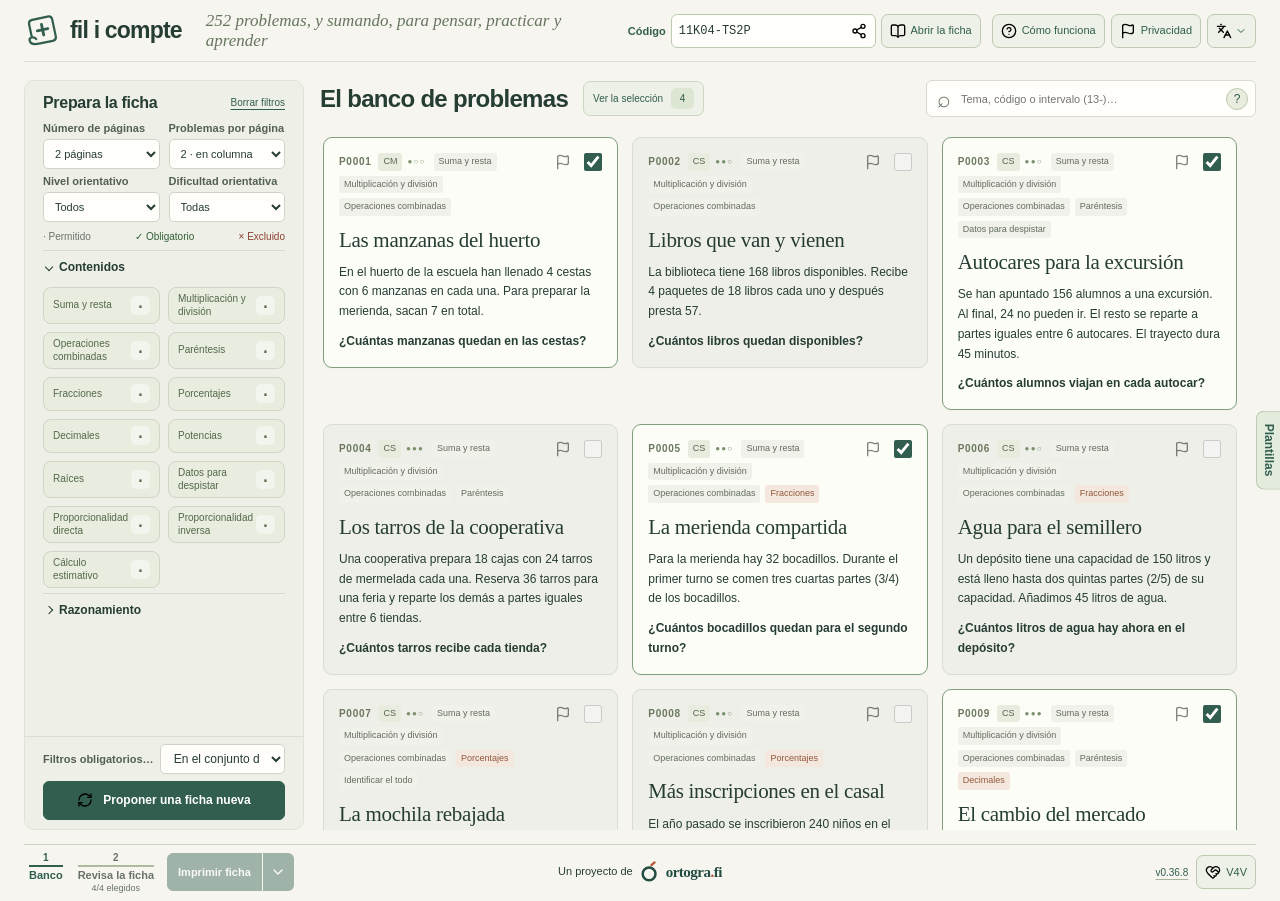
==== commit 0fa2a4e0: "License Fil i compte under MIT and link it from V4V" ====
--- a/es/index.html
+++ b/es/index.html
@@ -167,7 +167,12 @@
         <div>
           <section><h3>Sobre el autor · Aarón Fortuño</h3><div class="project-author"><img src="../assets/author/aaron-fortuno.png" width="128" height="128" alt="Aarón Fortuño" loading="lazy"><div><p>Soy docente y creo recursos educativos para el aula. En mi portafolio encontrarás Fil i compte y otros proyectos.</p><p><a href="https://aaronfortuno.github.io/portfolio/">Mi portafolio <img class="ui-icon" src="../assets/lucide/arrow-up-right.svg" alt="" width="16" height="16"></a></p></div></div></section>
         </div>
-        <section class="project-credits"><h3>Repositorio</h3><p><a href="https://github.com/aaronFortuno/fil-i-compte">GitHub · Fil i compte <img class="ui-icon" src="../assets/lucide/arrow-up-right.svg" alt="" width="16" height="16"></a></p><h3>Créditos y recursos</h3><ul class="credit-list">
+        <section class="project-credits"><h3>Repositorio</h3>
+          <p class="project-links">
+            <a href="https://github.com/aaronFortuno/fil-i-compte">GitHub · Fil i compte <img class="ui-icon" src="../assets/lucide/arrow-up-right.svg" alt="" width="16" height="16"></a>
+            <a href="https://github.com/aaronFortuno/fil-i-compte/blob/main/LICENSE">Licencia abierta · MIT <img class="ui-icon" src="../assets/lucide/arrow-up-right.svg" alt="" width="16" height="16"></a>
+          </p>
+          <h3>Créditos y recursos</h3><ul class="credit-list">
           <li><a href="https://lucide.dev/">Lucide</a> · Iconos distribuidos con la <a href="../assets/lucide/LICENSE">licencia ISC y los avisos MIT correspondientes</a>.</li>
           <li><a href="../assets/brand/README.md">Logotipo e icono «Fil que emmarca»</a> · Diseño propio del proyecto.</li>
           <li>Retrato del autor reutilizado de <a href="https://pentagrama.page/">Pentagrama</a> y QR de Lightning compartido con <a href="https://plec.ortogra.fi/">Plec</a>.</li>
--- a/styles.css
+++ b/styles.css
@@ -289,6 +289,7 @@
 .project-privacy{margin-top:16px;padding-top:12px;border-top:1px solid var(--line)}
 .project-credits{border-left:1px solid var(--line);padding-left:24px}
 .project-credits h3:not(:first-child){margin-top:13px}
+.project-links{display:flex;flex-wrap:wrap;gap:2px 12px}
 .credit-list{list-style:none;padding:0;margin:0}
 .credit-list li+li{margin-top:7px}
 #bank-feedback{margin:7px 0 0;font-size:11px;line-height:1.35;color:var(--green)}
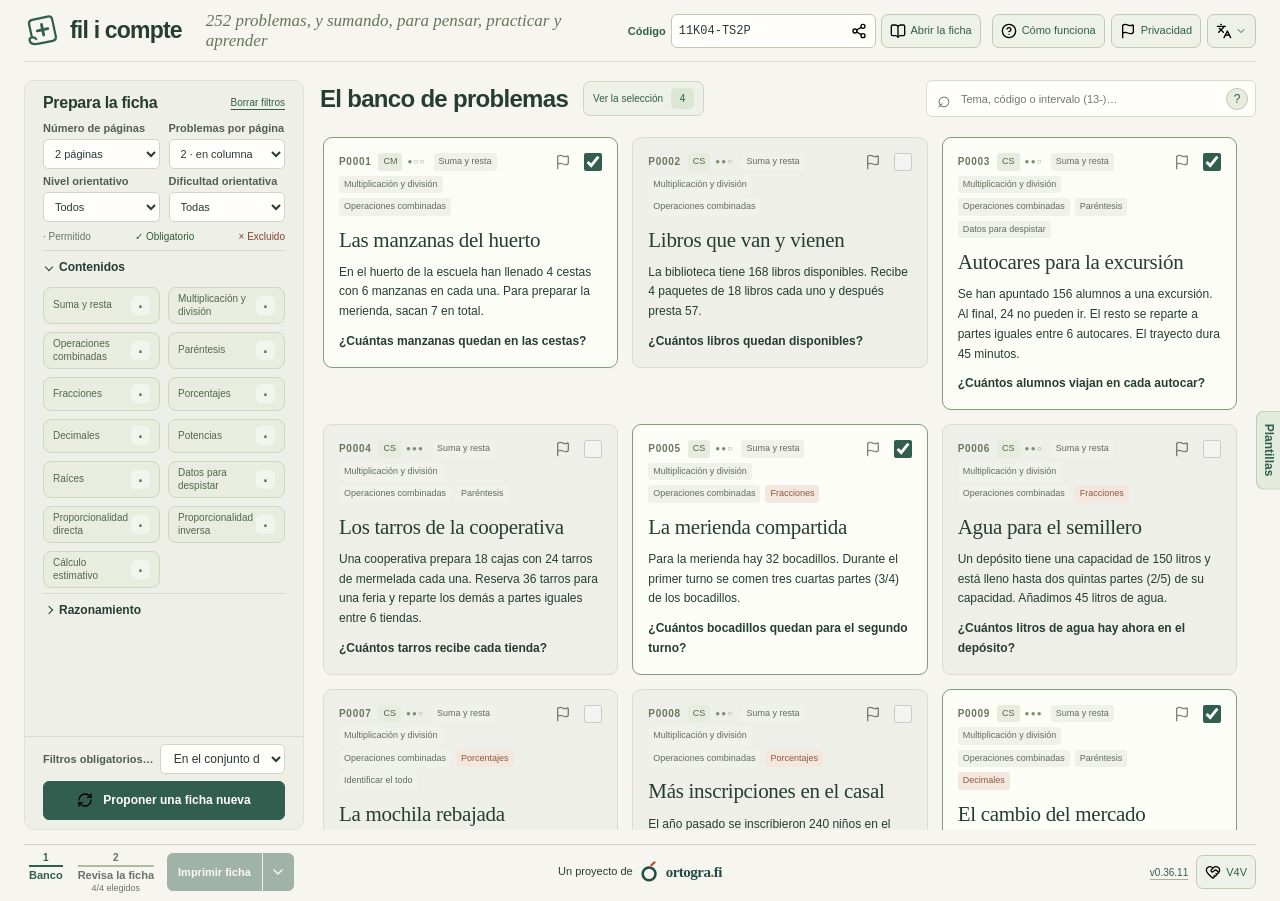
==== commit f1ae223e: "Require a reason and confirmation for problem reports" ====
--- a/es/index.html
+++ b/es/index.html
@@ -185,7 +185,7 @@
     <div class="history-scroll privacy-content" tabindex="0">
       <div class="privacy-main">
         <p>Usamos Umami para contar visitas, propuestas de fichas, selecciones manuales de problemas, acciones con plantillas y solicitudes de impresión. Excluimos los nombres, grupos, títulos, búsquedas y códigos de ficha.</p>
-        <p>Al notificar un error enviamos el código público del problema, la versión, el idioma y si el aviso se refiere al enunciado o al solucionario.</p>
+        <p>Al enviar un aviso, Umami recibe el motivo que has elegido, el código del problema, la versión, el idioma y si el aviso se refiere al enunciado o al solucionario.</p>
         <p id="privacy-state" class="privacy-state" role="status"></p>
         <div class="utility-actions"><button type="button" class="secondary" id="privacy-disable">Desactivar la analítica</button><button type="button" class="primary" id="privacy-temporary">Permitir temporalmente</button></div>
       </div>
@@ -196,6 +196,27 @@
       </details>
       <p class="hint">El permiso temporal dura hasta que cierres la pestaña. Con la analítica desactivada puedes preparar e imprimir fichas. <a href="https://umami.is/privacy" target="_blank" rel="noopener noreferrer">Privacidad de Umami</a>.</p>
     </div>
+  </dialog>
+  <dialog id="report-dialog" class="history-dialog" aria-labelledby="report-title" aria-describedby="report-context">
+    <header class="history-heading">
+      <div><p id="report-context" class="history-eyebrow"></p><h2 id="report-title">Notificar un error</h2></div>
+      <button type="button" id="report-close" class="history-close" aria-label="Cerrar"><img class="ui-icon" src="../assets/lucide/x.svg" alt="" width="16" height="16"></button>
+    </header>
+    <form id="report-form" class="history-scroll report-form">
+      <fieldset id="report-reasons">
+        <legend>¿Qué hay que revisar?</legend>
+        <label><input type="radio" name="reason" value="calculation" required autofocus> Cálculo o resultado</label>
+        <label><input type="radio" name="reason" value="setup"> Datos o planteamiento</label>
+        <label><input type="radio" name="reason" value="ambiguity"> Enunciado o explicación ambiguos</label>
+        <label><input type="radio" name="reason" value="wording"> Errata o problema de traducción</label>
+        <label><input type="radio" name="reason" value="other"> Otro motivo</label>
+      </fieldset>
+      <p id="report-feedback" role="status"></p>
+      <div class="report-actions">
+        <button type="button" id="report-cancel" class="secondary">Cancelar</button>
+        <button type="submit" id="report-submit" class="primary" disabled>Enviar aviso</button>
+      </div>
+    </form>
   </dialog>
   <div id="report-tooltip" class="context-tooltip" popover="manual" role="tooltip"></div>
   <div id="reasoning-tooltip" class="context-tooltip" popover="manual" role="tooltip" aria-hidden="true"></div>
--- a/styles.css
+++ b/styles.css
@@ -172,6 +172,15 @@
 .report-flag[aria-disabled="true"]{cursor:default}
 .report-flag[aria-disabled="true"] .ui-icon{opacity:.48}
 .report-sent{font-size:14px;font-weight:700}
+#report-dialog{width:min(420px,calc(100vw - 32px))}
+.report-form{padding:16px 26px 22px}
+.report-form fieldset{margin:0;padding:0;border:0;min-width:0}
+.report-form legend{margin-bottom:6px;font-size:13px;font-weight:700}
+.report-form label{display:flex;align-items:center;gap:9px;min-height:36px;font-size:13px;cursor:pointer}
+.report-form input{margin:0;accent-color:var(--green)}
+.report-actions{display:flex;justify-content:flex-end;flex-wrap:wrap;gap:8px;margin-top:14px}
+#report-feedback{font-size:12px;margin:8px 0 0}
+#report-feedback:empty{margin:0}
 .context-tooltip{position:fixed;inset:auto;margin:0;width:max-content;max-width:min(260px,calc(100vw - 24px));padding:8px 11px;border:1px solid #cbd4c3;border-radius:8px;background:var(--white);color:var(--ink);font-size:11px;line-height:1.5;box-shadow:0 4px 12px #263d3420}
 @media print{.context-tooltip{display:none!important}}
 .privacy-content{padding-block:18px 23px}
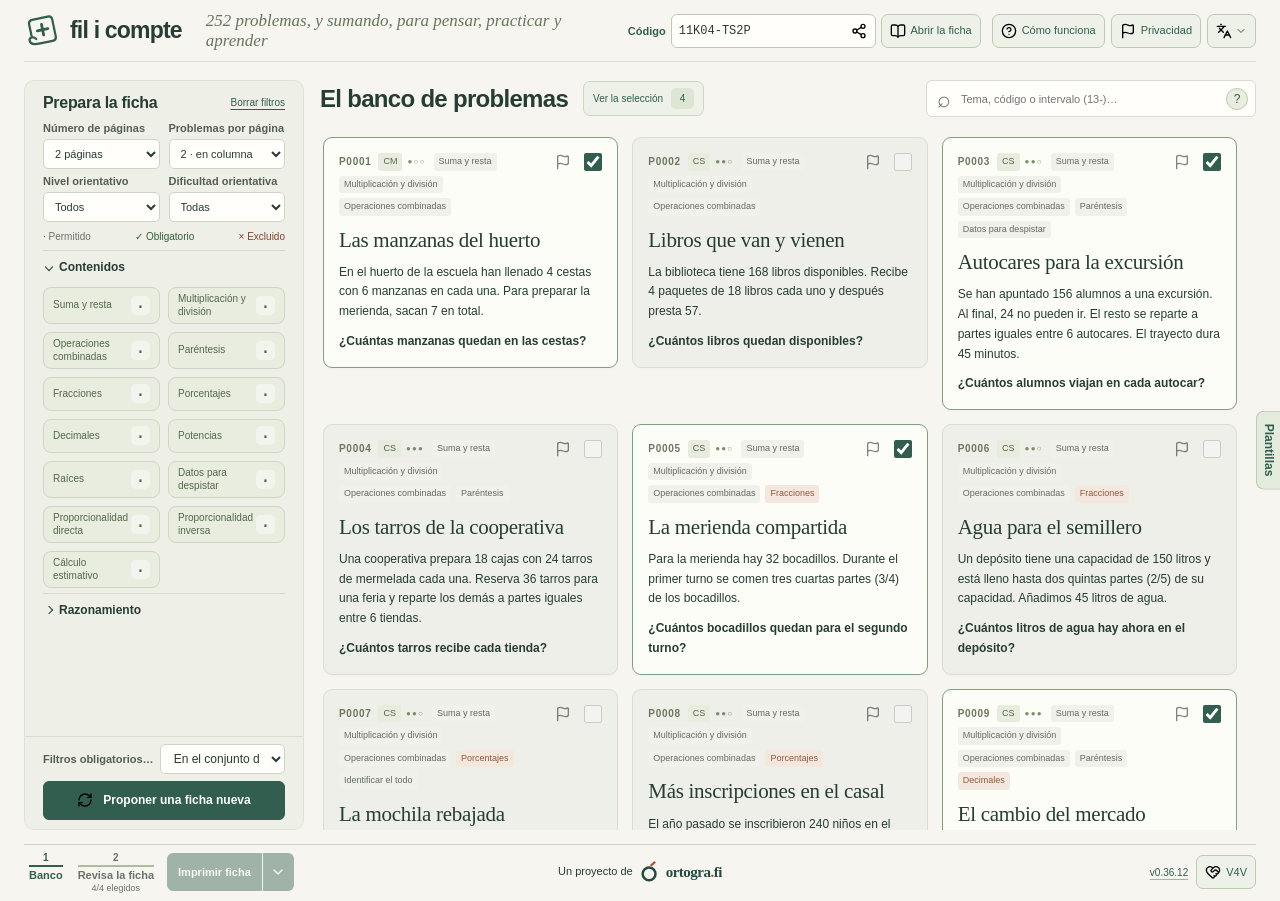
==== commit a22d594c: "Allow multiple reasons in one problem report" ====
--- a/es/index.html
+++ b/es/index.html
@@ -185,7 +185,7 @@
     <div class="history-scroll privacy-content" tabindex="0">
       <div class="privacy-main">
         <p>Usamos Umami para contar visitas, propuestas de fichas, selecciones manuales de problemas, acciones con plantillas y solicitudes de impresión. Excluimos los nombres, grupos, títulos, búsquedas y códigos de ficha.</p>
-        <p>Al enviar un aviso, Umami recibe el motivo que has elegido, el código del problema, la versión, el idioma y si el aviso se refiere al enunciado o al solucionario.</p>
+        <p>Al enviar un aviso, Umami recibe los motivos que has marcado, el código del problema, la versión, el idioma y si el aviso se refiere al enunciado o al solucionario.</p>
         <p id="privacy-state" class="privacy-state" role="status"></p>
         <div class="utility-actions"><button type="button" class="secondary" id="privacy-disable">Desactivar la analítica</button><button type="button" class="primary" id="privacy-temporary">Permitir temporalmente</button></div>
       </div>
@@ -204,12 +204,12 @@
     </header>
     <form id="report-form" class="history-scroll report-form">
       <fieldset id="report-reasons">
-        <legend>¿Qué hay que revisar?</legend>
-        <label><input type="radio" name="reason" value="calculation" required autofocus> Cálculo o resultado</label>
-        <label><input type="radio" name="reason" value="setup"> Datos o planteamiento</label>
-        <label><input type="radio" name="reason" value="ambiguity"> Enunciado o explicación ambiguos</label>
-        <label><input type="radio" name="reason" value="wording"> Errata o problema de traducción</label>
-        <label><input type="radio" name="reason" value="other"> Otro motivo</label>
+        <legend>Marca uno o varios motivos</legend>
+        <label><input type="checkbox" name="reason" value="calculation" autofocus> Cálculo o resultado</label>
+        <label><input type="checkbox" name="reason" value="setup"> Datos o planteamiento</label>
+        <label><input type="checkbox" name="reason" value="ambiguity"> Enunciado o explicación ambiguos</label>
+        <label><input type="checkbox" name="reason" value="wording"> Errata o problema de traducción</label>
+        <label><input type="checkbox" name="reason" value="other"> Otro motivo</label>
       </fieldset>
       <p id="report-feedback" role="status"></p>
       <div class="report-actions">
